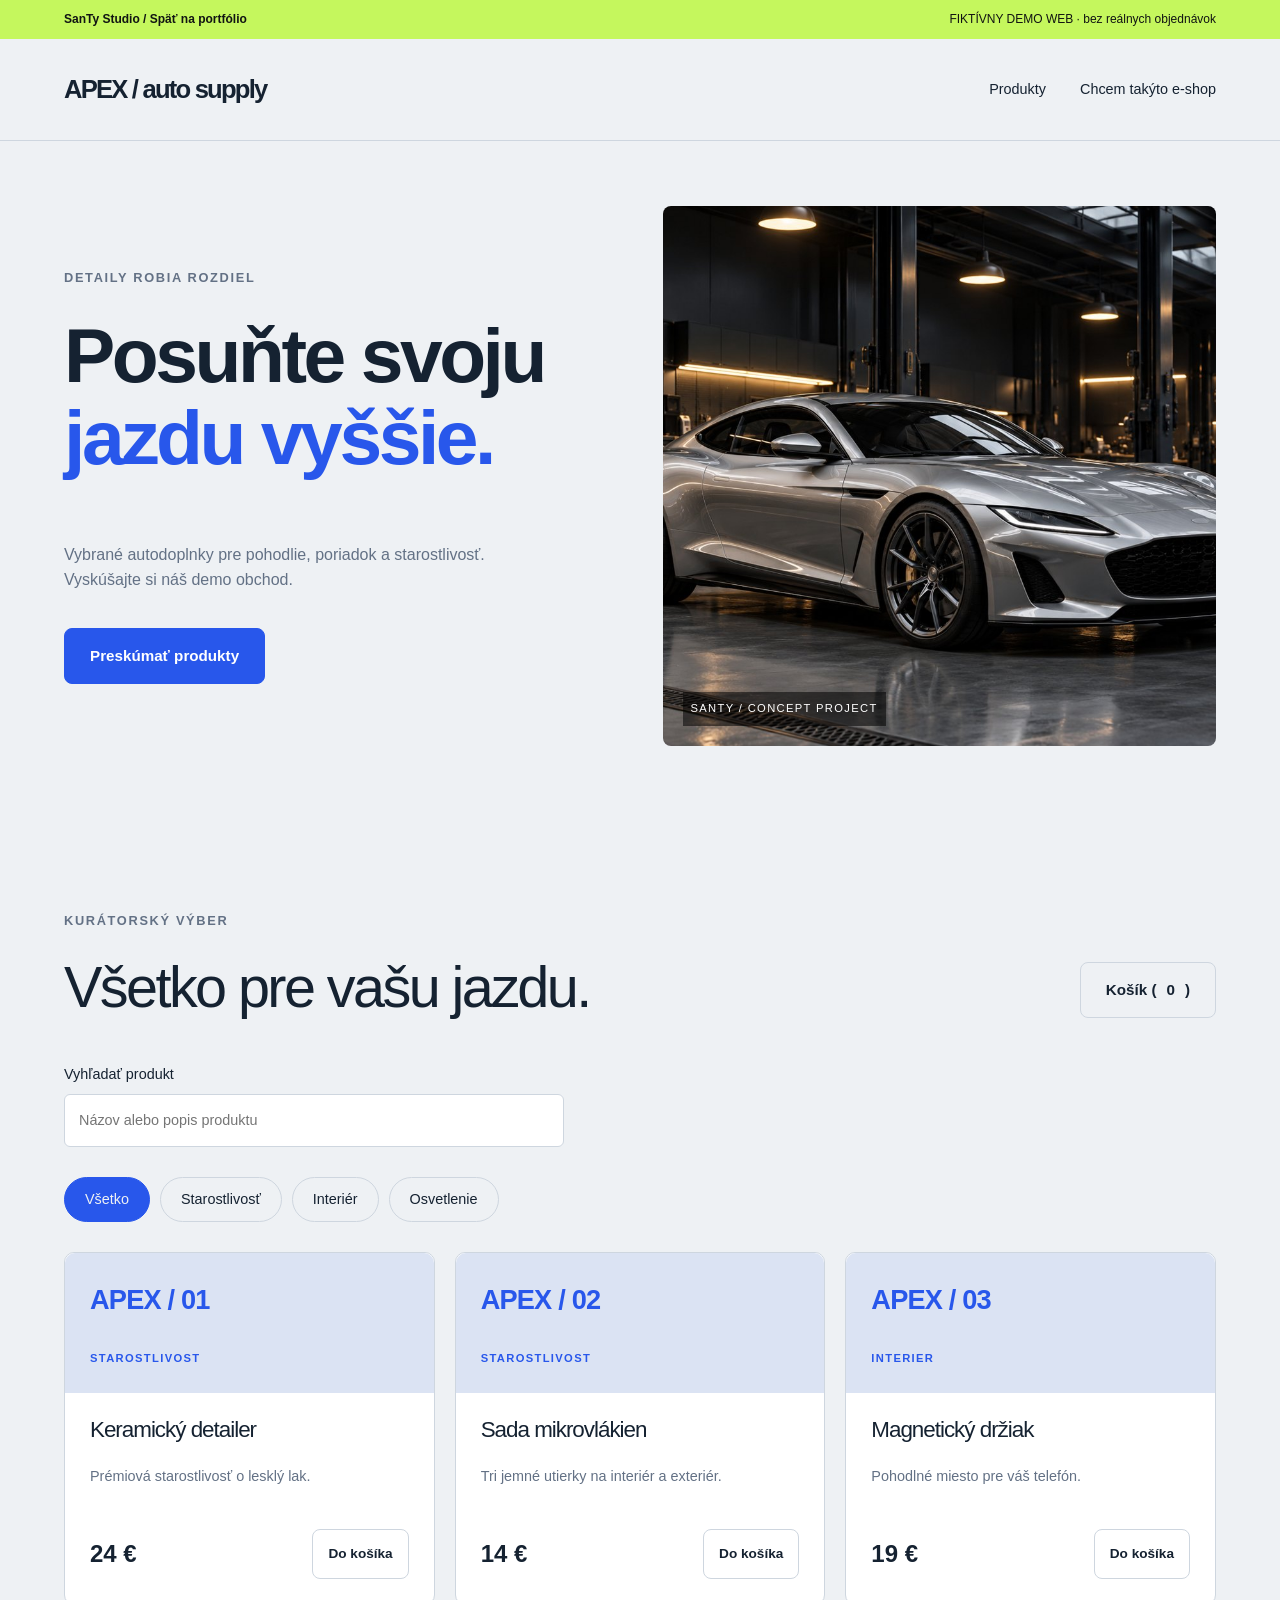
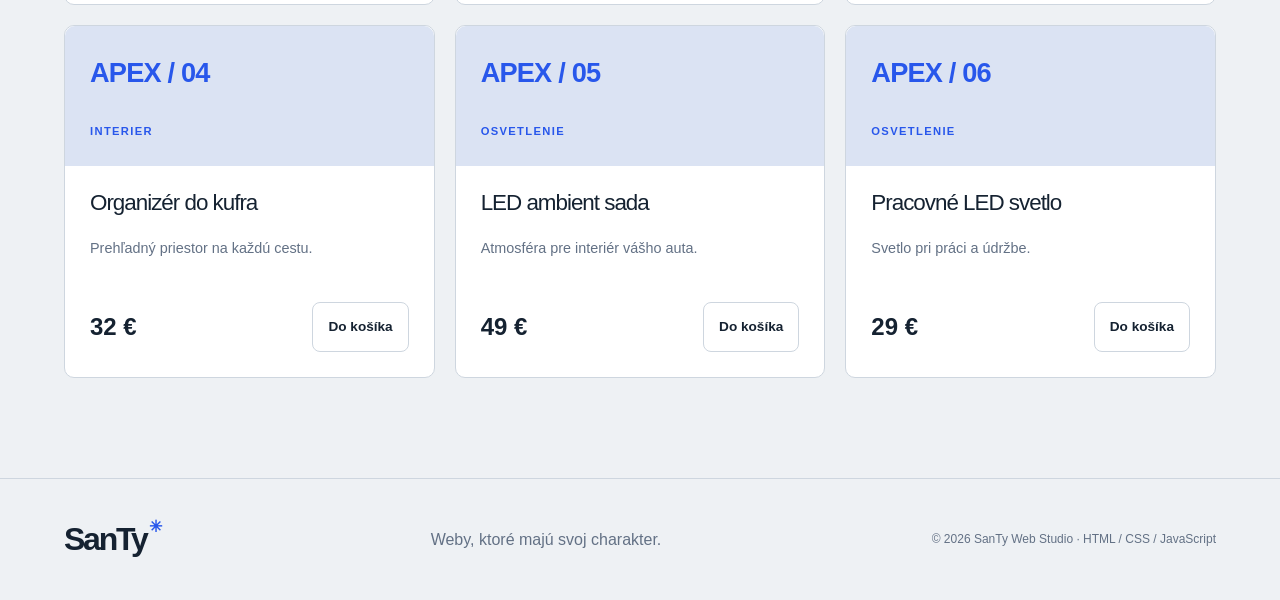
==== demos/autodoplnky/index.html @ da799ceb "Publish SanTy Web Studio and five interactive fictional demos" ====
<!doctype html><html lang="sk"><head><meta charset="utf-8"><meta name="viewport" content="width=device-width,initial-scale=1"><meta name="description" content="APEX / auto supply | Fiktívne demo SanTy – profesionálny responzívny web od SanTy Web Studio."><meta name="theme-color" content="#111412"><title>APEX / auto supply | Fiktívne demo SanTy</title><link rel="icon" href="../../assets/favicon.svg"><link rel="stylesheet" href="../../assets/style.css"><script defer src="../../assets/config.js"></script><script defer src="../../assets/app.js"></script></head><body class="demo shop"><a class="skip" href="#main">Preskočiť na obsah</a><div class="demo-bar"><a href="../../index.html#portfolio">SanTy Studio / Späť na portfólio</a><span>FIKTÍVNY DEMO WEB · bez reálnych objednávok</span></div><header><a class="brand" href="./">APEX / auto supply</a><button class="menu-toggle" aria-expanded="false" aria-controls="nav">Menu</button><nav id="nav"><a href="#produkty">Produkty</a><a href="../../index.html#kontakt">Chcem takýto e-shop</a></nav></header><main id="main"><section class="hero demo-hero"><div class="hero-copy"><div class="eyebrow">DETAILY ROBIA ROZDIEL</div><h1>Posuňte svoju<br><em>jazdu vyššie.</em></h1><p>Vybrané autodoplnky pre pohodlie, poriadok a starostlivosť. Vyskúšajte si náš demo obchod.</p><a class="button" href="#produkty">Preskúmať produkty</a></div><div class="hero-photo"><img src="../../assets/auto.jpg" alt="Ilustračný vizuál fiktívnej prevádzky"><span class="image-caption">SANTY / CONCEPT PROJECT</span></div></section><section id="produkty"><div class="section-top"><div><div class="eyebrow">KURÁTORSKÝ VÝBER</div><h2>Všetko pre vašu jazdu.</h2></div><button class="button secondary" id="open-cart">Košík (<span id="cart-count">0</span>)</button></div><label class="search-label">Vyhľadať produkt<input id="product-search" type="search" placeholder="Názov alebo popis produktu"></label><div class="filters" data-filter-group="products"><button data-filter="all" aria-pressed="true" class="active">Všetko</button><button data-filter="starostlivost" aria-pressed="false" class="">Starostlivosť</button><button data-filter="interier" aria-pressed="false" class="">Interiér</button><button data-filter="osvetlenie" aria-pressed="false" class="">Osvetlenie</button></div><div class="product-grid"><article class="product" data-category="starostlivost" data-product-name="Keramický detailer" data-description="Prémiová starostlivosť o lesklý lak."><div class="product-number">APEX / 01<span>STAROSTLIVOST</span></div><h3>Keramický detailer</h3><p>Prémiová starostlivosť o lesklý lak.</p><div class="product-bottom"><strong>24 €</strong><button class="button secondary add-cart" data-id="0" data-name="Keramický detailer" data-price="24">Do košíka</button></div></article><article class="product" data-category="starostlivost" data-product-name="Sada mikrovlákien" data-description="Tri jemné utierky na interiér a exteriér."><div class="product-number">APEX / 02<span>STAROSTLIVOST</span></div><h3>Sada mikrovlákien</h3><p>Tri jemné utierky na interiér a exteriér.</p><div class="product-bottom"><strong>14 €</strong><button class="button secondary add-cart" data-id="1" data-name="Sada mikrovlákien" data-price="14">Do košíka</button></div></article><article class="product" data-category="interier" data-product-name="Magnetický držiak" data-description="Pohodlné miesto pre váš telefón."><div class="product-number">APEX / 03<span>INTERIER</span></div><h3>Magnetický držiak</h3><p>Pohodlné miesto pre váš telefón.</p><div class="product-bottom"><strong>19 €</strong><button class="button secondary add-cart" data-id="2" data-name="Magnetický držiak" data-price="19">Do košíka</button></div></article><article class="product" data-category="interier" data-product-name="Organizér do kufra" data-description="Prehľadný priestor na každú cestu."><div class="product-number">APEX / 04<span>INTERIER</span></div><h3>Organizér do kufra</h3><p>Prehľadný priestor na každú cestu.</p><div class="product-bottom"><strong>32 €</strong><button class="button secondary add-cart" data-id="3" data-name="Organizér do kufra" data-price="32">Do košíka</button></div></article><article class="product" data-category="osvetlenie" data-product-name="LED ambient sada" data-description="Atmosféra pre interiér vášho auta."><div class="product-number">APEX / 05<span>OSVETLENIE</span></div><h3>LED ambient sada</h3><p>Atmosféra pre interiér vášho auta.</p><div class="product-bottom"><strong>49 €</strong><button class="button secondary add-cart" data-id="4" data-name="LED ambient sada" data-price="49">Do košíka</button></div></article><article class="product" data-category="osvetlenie" data-product-name="Pracovné LED svetlo" data-description="Svetlo pri práci a údržbe."><div class="product-number">APEX / 06<span>OSVETLENIE</span></div><h3>Pracovné LED svetlo</h3><p>Svetlo pri práci a údržbe.</p><div class="product-bottom"><strong>29 €</strong><button class="button secondary add-cart" data-id="5" data-name="Pracovné LED svetlo" data-price="29">Do košíka</button></div></article></div><p id="no-results" hidden>Žiadny produkt nezodpovedá vášmu výberu.</p><p class="status" id="shop-status" role="status"></p></section><dialog id="cart-dialog" aria-labelledby="cart-title"><button class="dialog-close" aria-label="Zavrieť košík">×</button><div class="eyebrow">SIMULÁCIA NÁKUPU</div><h2 id="cart-title">Váš košík.</h2><div id="cart-items"></div><div class="estimate">Spolu <strong id="cart-total">0 €</strong></div><p class="fine">Fiktívny obchod. Platba sa nevykoná a tovar sa neobjedná.</p><button class="button" id="checkout">Vyskúšať objednávku</button><p class="status" id="checkout-status" role="status"></p></dialog></main><footer><a class="brand" href="../../index.html">SanTy<span>✳</span></a><p>Weby, ktoré majú svoj charakter.</p><small>© 2026 SanTy Web Studio · HTML / CSS / JavaScript</small></footer></body></html>
---- assets/style.css ----
:root{--bg:#111412;--surface:#1b1f1c;--ink:#f3f4ef;--muted:#a4aaa2;--accent:#c5f75d;--border:#353a34;--serif:Georgia,'Times New Roman',serif}*{box-sizing:border-box}html{scroll-behavior:smooth;scroll-padding-top:100px}body{margin:0;background:var(--bg);color:var(--ink);font:16px/1.6 Arial,Helvetica,sans-serif}a{color:inherit;text-decoration:none}button,input,textarea,select{font:inherit}button,a,input,select,textarea,summary{-webkit-tap-highlight-color:transparent}button{cursor:pointer}button:disabled{cursor:default;opacity:.5}img{max-width:100%;display:block}h1,h2,h3,p{margin-top:0}h1,h2,h3{line-height:1.07;letter-spacing:-.045em}h1{font-size:clamp(3.1rem,7.7vw,8rem);font-weight:500}h2{font-size:clamp(2.4rem,4.5vw,4.7rem);font-weight:500}h3{font-size:1.7rem;font-weight:500}em{font-style:normal;color:var(--accent)}p{color:var(--muted)}:focus-visible{outline:3px solid var(--accent);outline-offset:5px}header{max-width:1440px;margin:auto;padding:30px 5%;display:flex;align-items:center;justify-content:space-between;gap:30px;border-bottom:1px solid var(--border)}.brand{font-size:2rem;font-weight:800;letter-spacing:-.07em;white-space:nowrap}.brand span{color:var(--accent);font-size:1rem;vertical-align:top;margin-left:3px}.brand small{display:block;font-size:.7rem;letter-spacing:.23em;margin-top:-8px}nav{display:flex;align-items:center;gap:34px;font-size:.9rem}nav a:hover{color:var(--accent)}.nav-cta{border:1px solid var(--border);border-radius:99px;padding:12px 20px}.menu-toggle{display:none;color:var(--ink);background:transparent;border:1px solid var(--border);padding:8px 18px;border-radius:50px}main>section{max-width:1440px;margin:auto;padding:100px 5%}.eyebrow{font-size:.8rem;letter-spacing:.13em;font-weight:600;margin-bottom:25px;color:var(--muted)}.hero{position:relative}.studio-hero{padding-top:70px;padding-bottom:70px;overflow:hidden}.studio-hero h1{position:relative;z-index:1;margin-bottom:45px}.studio-hero h1 em{font-family:var(--serif);font-style:italic;font-size:.92em}.hero-bottom{display:flex;align-items:center;justify-content:space-between;max-width:950px;gap:25px}.hero-bottom p{margin:0}.button{display:inline-flex;justify-content:center;align-items:center;gap:10px;background:var(--accent);color:var(--bg);border:1px solid var(--accent);border-radius:99px;padding:15px 25px;font-weight:600;font-size:.95rem;transition:transform .2s,background .2s;min-height:50px}.button:hover{transform:translateY(-3px)}.secondary{background:transparent;color:var(--ink);border-color:var(--border)}.hero-index{position:absolute;right:6%;top:90px;color:var(--accent);font-size:4rem;letter-spacing:-.07em;border-top:1px solid var(--accent);padding-top:15px}.hero-index span{display:block;font-size:.65rem;letter-spacing:.12em;color:var(--muted)}.ticker{border-block:1px solid var(--border);overflow:hidden;padding:23px 0;font-size:1.4rem;letter-spacing:.07em;color:var(--accent);white-space:nowrap}.ticker span{display:inline-block;animation:ticker 30s linear infinite}@keyframes ticker{to{transform:translateX(-35%)}}.section-top{display:flex;justify-content:space-between;align-items:flex-end;gap:30px;margin-bottom:45px}.section-top h2{margin-bottom:0}.section-top>p{max-width:360px;margin-bottom:0}.projects{display:grid;grid-template-columns:1fr 1fr;gap:55px 30px}.project{min-width:0}.project-image{position:relative;height:320px;overflow:hidden;background:var(--surface);border-radius:8px}.project-image img{width:100%;height:100%;object-fit:cover;transition:transform .6s,filter .6s;filter:brightness(.72)}.project:hover .project-image img{transform:scale(1.05);filter:brightness(.95)}.project-image b{position:absolute;bottom:15px;left:25px;font-size:4rem;font-weight:500;letter-spacing:-.06em;color:white}.tag{position:absolute;top:20px;left:20px;border:1px solid #ffffff70;padding:6px 12px;border-radius:50px;font-size:.7rem;background:#1118;color:white;letter-spacing:.05em}.project-caption{display:flex;align-items:center;justify-content:space-between;gap:15px;padding-top:20px}.project-caption small{color:var(--muted)}.project-caption h3{margin:7px 0 10px}.project-caption p{margin-bottom:0;font-size:.9rem}.pill{border:1px solid var(--border);border-radius:99px;padding:9px 15px;white-space:nowrap;font-size:.8rem}.project-cta{border:1px solid var(--border);border-radius:8px;padding:40px;display:flex;flex-direction:column;align-items:flex-start;justify-content:center}.project-cta h3{font-size:3.5rem;margin-bottom:30px}.services,.prices{display:grid;grid-template-columns:repeat(3,1fr);gap:20px}.services article{border-top:1px solid var(--border);padding:30px 0}.services article>span{color:var(--accent);font-size:.8rem;display:block;margin-bottom:40px}.services h3{margin-bottom:18px}.services p{max-width:320px}.prices article{border:1px solid var(--border);padding:35px 28px;border-radius:10px;display:flex;flex-direction:column}.prices small{font-size:.7rem;color:var(--muted);letter-spacing:.08em;min-height:40px}.prices h3{font-size:2.2rem}.price{font-size:2.8rem;letter-spacing:-.04em;margin-bottom:20px}.prices ul{padding-left:20px;color:var(--muted);margin-bottom:30px;flex:1}.prices li{margin-bottom:10px}.prices .featured{background:var(--accent);color:var(--bg);border-color:var(--accent)}.featured p,.featured small,.featured ul{color:#334120}.featured .button{background:var(--bg);color:var(--accent)}.fine{font-size:.8rem;margin-top:20px}.contact,.booking,.calculator{display:grid;grid-template-columns:1fr 1fr;gap:80px;border-top:1px solid var(--border)}.contact>div>p,.booking>div>p{max-width:420px}.contact h2 em{font-family:var(--serif);font-style:italic}.contact form,.booking form{display:grid;gap:20px}label{display:grid;gap:8px;font-size:.9rem}input,textarea,select{width:100%;background:var(--surface);border:1px solid var(--border);border-radius:6px;color:var(--ink);padding:14px;min-height:49px}select option{background:var(--surface);color:var(--ink)}textarea{resize:vertical;min-height:130px}.form-actions{display:flex;gap:10px;flex-wrap:wrap}.status{margin:0;color:var(--accent);font-size:.95rem}.status:not(:empty){padding:15px;border:1px solid var(--border);border-radius:6px}.contact-note{font-size:1.1rem}.contact-note a{display:block;margin:8px 0}footer{max-width:1440px;margin:auto;border-top:1px solid var(--border);padding:35px 5%;display:flex;align-items:center;justify-content:space-between;gap:30px}footer p{margin:0}footer small{color:var(--muted);font-size:.75rem}.skip{position:fixed;top:-100px;left:20px;z-index:99;background:var(--accent);color:var(--bg);padding:15px}.skip:focus{top:10px}.demo-bar{background:#c5f75d;color:#111412;padding:10px 5%;font-size:.75rem;display:flex;justify-content:space-between;gap:20px}.demo-bar a{font-weight:700}.demo header .brand{font-size:1.6rem}.demo-hero{display:grid;grid-template-columns:1fr 1fr;gap:45px;padding-top:65px;padding-bottom:65px;align-items:center}.demo-hero h1{font-size:clamp(3.5rem,6vw,6.5rem)}.demo-hero p{max-width:440px;margin-bottom:35px}.hero-photo{height:540px;position:relative;overflow:hidden}.hero-photo img{width:100%;height:100%;object-fit:cover}.image-caption{position:absolute;bottom:20px;left:20px;color:white;font-size:.7rem;letter-spacing:.12em;background:#0008;padding:8px}.facts{max-width:1440px;margin:auto;display:flex;justify-content:space-between;padding:25px 5%;border-block:1px solid var(--border);color:var(--muted);font-size:.8rem;letter-spacing:.1em}.garage{--accent:#ff6433;--bg:#131516;--surface:#202427;--border:#363b3e}.garage h1,.garage h2{text-transform:uppercase;font-weight:800;letter-spacing:-.05em}.garage .button{border-radius:4px}.garage .hero-photo{border-radius:4px}.check{display:flex;align-items:center;gap:15px;padding:20px 0;border-bottom:1px solid var(--border);font-size:1rem}.check input{width:22px;min-height:22px;accent-color:var(--accent)}.check b{margin-left:auto}.estimate{display:flex;justify-content:space-between;gap:20px;font-size:1.4rem;padding:25px 0}.estimate strong{color:var(--accent);font-size:2rem}.form-row{display:grid;grid-template-columns:1fr 1fr;gap:15px}.booking-total{color:var(--muted)}.booking-total strong{color:var(--accent)}.restaurant{--bg:#f9f3e7;--ink:#392f23;--muted:#796b5c;--surface:#fffaf1;--border:#d9cbb6;--accent:#9e3d26}.restaurant h1,.restaurant h2,.salon h1,.salon h2{font-family:var(--serif)}.restaurant em,.salon em{font-style:italic}.restaurant .hero-photo{border-radius:250px 250px 6px 6px}.restaurant .button,.salon .button{color:#fff}.restaurant .secondary,.salon .secondary{color:var(--ink)}.filters{display:flex;gap:10px;flex-wrap:wrap;margin:30px 0}.filters button,.stylist-buttons button{padding:10px 20px;border:1px solid var(--border);border-radius:30px;background:transparent;color:var(--ink);font-size:.9rem}.filters .active,.stylist-buttons .active{background:var(--accent);color:var(--bg);border-color:var(--accent)}.menu-items{display:grid;grid-template-columns:1fr 1fr;gap:15px 45px}.menu-items article{display:flex;justify-content:space-between;gap:20px;border-bottom:1px solid var(--border);padding:25px 0}.menu-items h3{font-family:var(--serif)}.menu-items p{font-size:.9rem;max-width:380px;margin-bottom:0}.menu-items strong{white-space:nowrap;color:var(--accent)}.quote{text-align:center;background:var(--surface)}.quote p{max-width:600px;margin:25px auto}.salon{--bg:#eee7e4;--ink:#342c32;--muted:#74666e;--surface:#f8f3f0;--border:#cdbfca;--accent:#88516e}.salon .hero-photo{border-radius:45% 45% 2px 2px}.salon .hero-photo img{filter:brightness(1.25)}.stylist-buttons{display:flex;gap:15px;justify-content:center;flex-wrap:wrap}.barber{--bg:#15130f;--surface:#211d17;--ink:#f4ead9;--muted:#aaa08f;--border:#3e3425;--accent:#d5ad6f}.barber h1,.barber h2{font-family:var(--serif)}.barber h1 em{font-style:italic}.barber .button{border-radius:3px}.barber .hero-photo{border:1px solid var(--accent);padding:10px}.barber .hero-photo img{filter:brightness(.7)}details{border-bottom:1px solid var(--border);padding:22px 0}summary{cursor:pointer;font-size:1.1rem}details p{padding-top:20px;margin-bottom:0}.shop{--bg:#eef1f4;--ink:#152231;--muted:#637185;--surface:#fff;--border:#ced6df;--accent:#2857eb}.shop .button{border-radius:8px;color:white}.shop .secondary{color:var(--ink)}.shop .demo-hero h1{font-weight:800}.shop .hero-photo{border-radius:8px}.product-grid{display:grid;grid-template-columns:repeat(3,1fr);gap:20px}.product{background:var(--surface);border-radius:10px;padding:25px;border:1px solid var(--border)}.product-number{height:140px;margin:-25px -25px 25px;padding:25px;background:#dbe3f3;border-radius:10px 10px 0 0;font-size:1.7rem;letter-spacing:-.03em;font-weight:700;color:var(--accent);display:flex;flex-direction:column;justify-content:space-between}.product-number span{font-size:.7rem;letter-spacing:.12em}.product h3{font-size:1.4rem}.product p{min-height:50px;font-size:.9rem}.product-bottom{display:flex;justify-content:space-between;gap:10px;align-items:center}.product-bottom strong{font-size:1.5rem;white-space:nowrap}.product-bottom .button{padding:10px 15px;font-size:.85rem}.search-label{max-width:500px}dialog{width:min(600px,92vw);max-height:85vh;overflow-y:auto;color:var(--ink);background:var(--surface);padding:40px;border:1px solid var(--border);border-radius:12px}dialog::backdrop{background:#000a;backdrop-filter:blur(5px)}.dialog-close{position:absolute;right:15px;top:12px;font-size:2rem;background:none;color:var(--ink);border:none}.cart-row{display:grid;grid-template-columns:1fr auto;gap:10px;border-bottom:1px solid var(--border);padding:18px 0}.cart-controls{display:flex;gap:10px;align-items:center}.cart-controls button{background:var(--bg);border:1px solid var(--border);color:var(--ink);padding:5px 10px;border-radius:4px}.cart-controls .remove{font-size:.75rem}.fade-ready{opacity:0;transform:translateY(20px);transition:opacity .65s,transform .65s}.fade-ready.visible{opacity:1;transform:none}[hidden]{display:none!important}
@media(min-width:1600px){.studio-hero{min-height:760px}}@media(max-width:1000px){.hero-index{display:none}.contact,.booking,.calculator{gap:40px}.prices article{padding:25px 20px}.project-image{height:270px}.project-caption{align-items:flex-start;flex-direction:column}.demo-hero{gap:25px}.hero-photo{height:430px}.product-grid{grid-template-columns:1fr 1fr}nav{gap:20px}}
@media(max-width:720px){header{padding:22px 6%;flex-wrap:wrap;gap:18px}.menu-toggle{display:block}nav{display:none;flex-basis:100%;flex-direction:column;align-items:stretch;gap:0}nav.open{display:flex}nav a{padding:13px 0}.nav-cta{padding:12px 20px;margin-top:10px;text-align:center}main>section{padding:65px 6%}.studio-hero{padding-top:55px}.studio-hero h1{font-size:clamp(2.9rem,10vw,5rem)}.eyebrow{font-size:.7rem}.hero-bottom,.section-top{align-items:flex-start;flex-direction:column;gap:25px}.hero-bottom p br,.section-top p br{display:none}.section-top{margin-bottom:35px}.projects,.services,.prices,.contact,.booking,.calculator,.demo-hero,.menu-items{grid-template-columns:1fr}.project-image{height:280px}.project-caption{flex-direction:row;align-items:center}.project-caption h3{font-size:1.5rem}.project-caption p{font-size:.8rem}.pill{font-size:.7rem;padding:8px 10px}.project-cta{min-height:300px}.project-cta h3{font-size:3rem}.services article>span{margin-bottom:22px}.contact,.booking{gap:30px}.prices .featured{order:-1}footer{flex-wrap:wrap;gap:15px;padding:30px 6%}footer p,footer small{flex-basis:100%}.demo-bar{flex-direction:column;gap:3px;padding:10px 6%;font-size:.7rem}.demo header .brand{font-size:1.35rem}.demo-hero h1{font-size:3.4rem}.hero-photo{height:360px}.facts{flex-wrap:wrap;gap:15px;font-size:.65rem}.product-grid{grid-template-columns:1fr}.product p{min-height:auto}.product-number{height:110px}.shop .section-top{align-items:stretch}.shop .section-top .button{align-self:flex-start}.form-row{grid-template-columns:1fr 1fr}.ticker{font-size:1rem}.quote h2{font-size:2.5rem}dialog{padding:30px 22px}.cart-row{grid-template-columns:1fr}.cart-controls{flex-wrap:wrap}.booking h2{margin-bottom:20px}}
@media(prefers-reduced-motion:reduce){html{scroll-behavior:auto}*,*::before,*::after{animation:none!important;transition:none!important}.fade-ready{opacity:1;transform:none}}
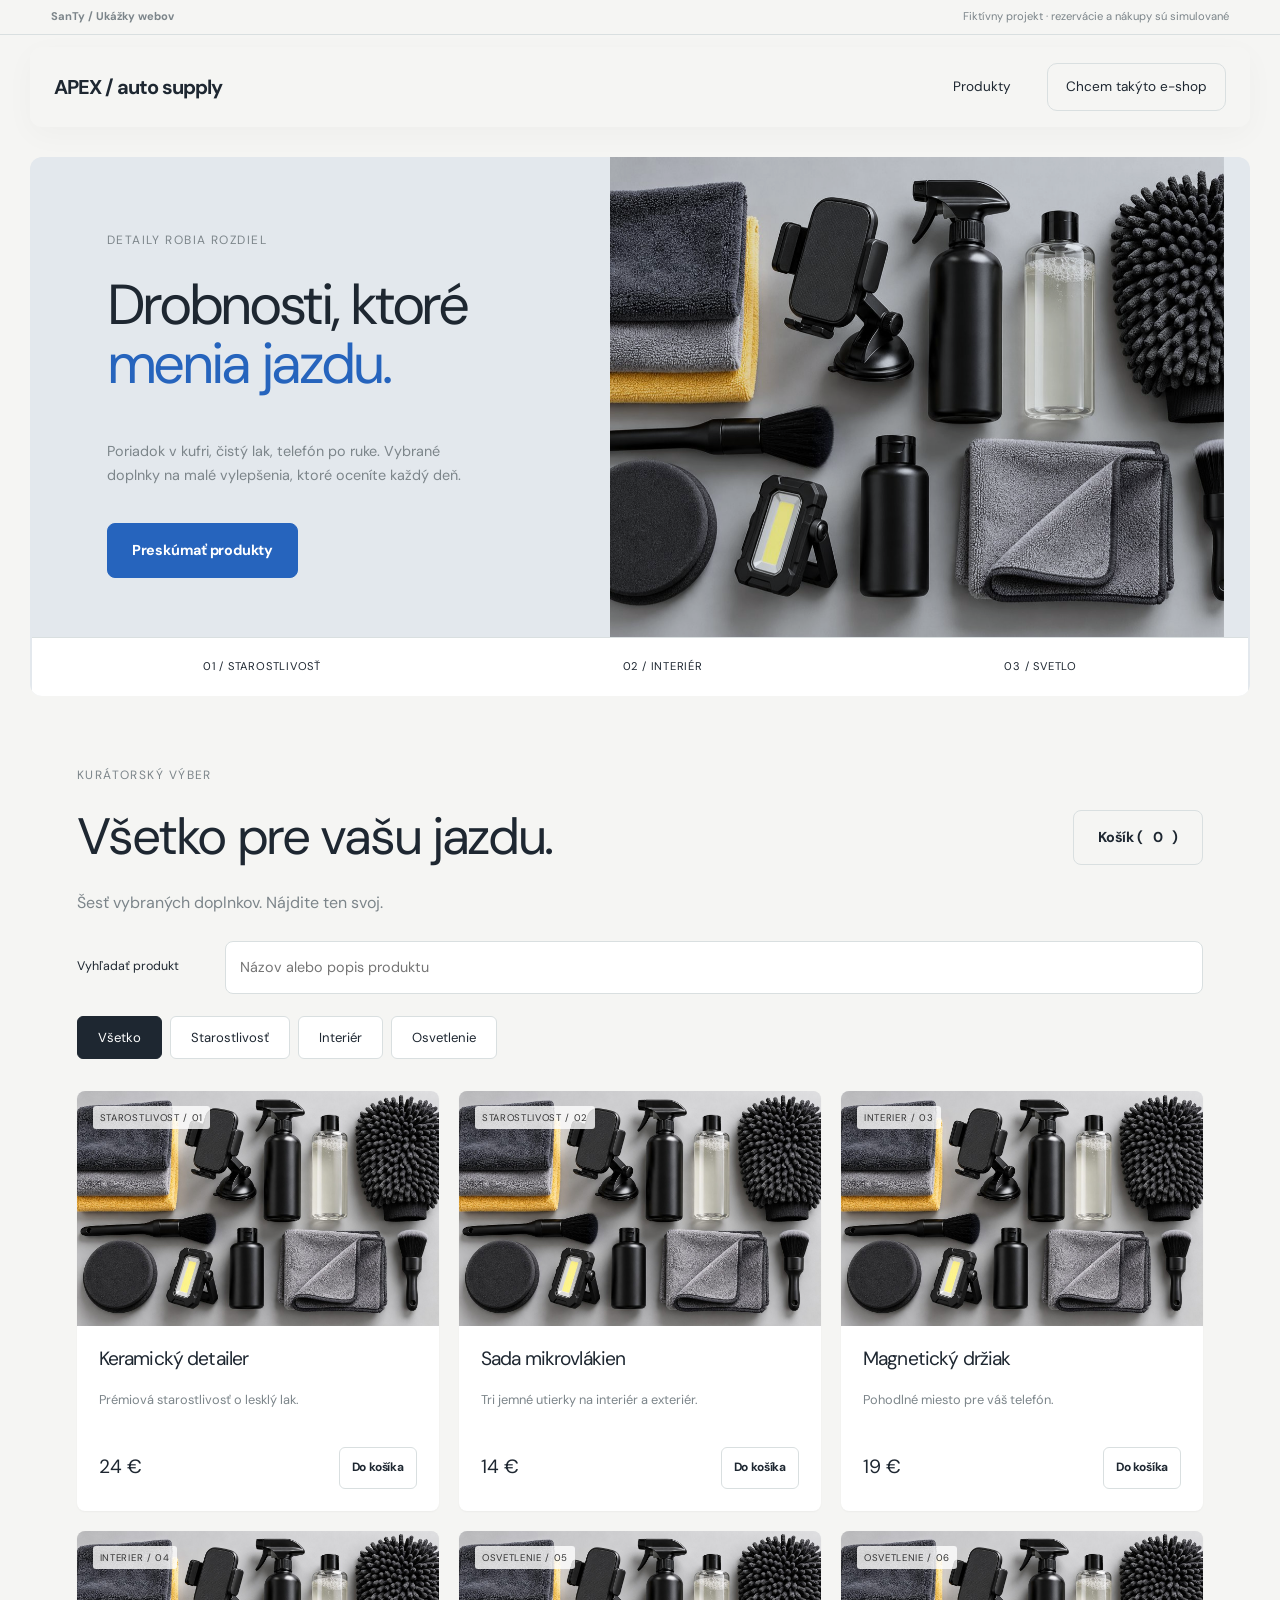
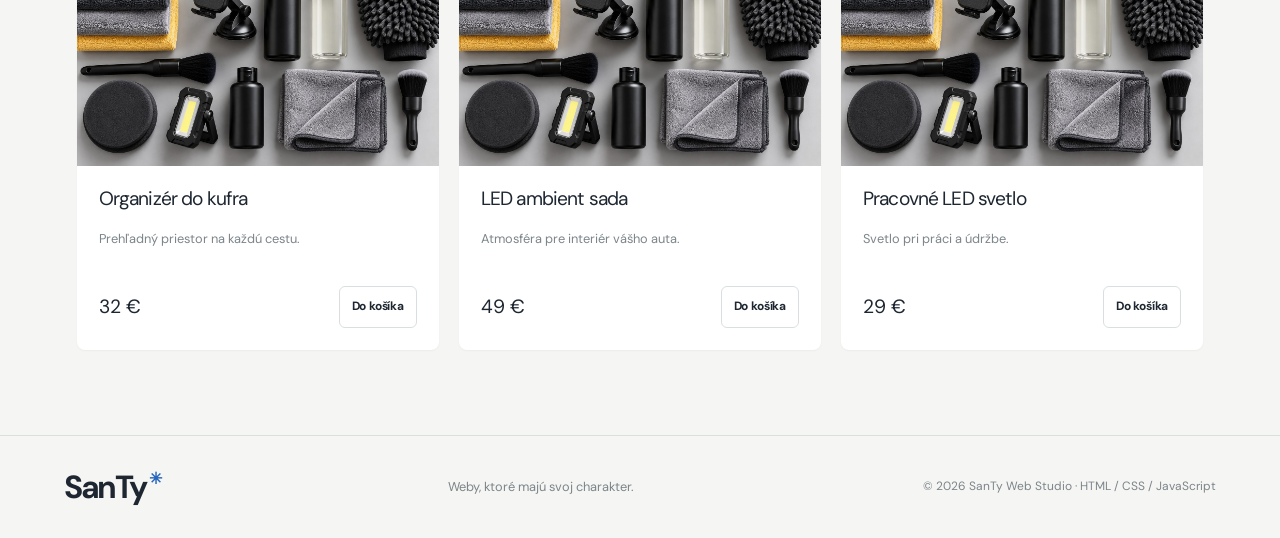
==== commit 6334839b: "Redesign studio and five demos with individual identities, imagery and motion" ====
--- a/demos/autodoplnky/index.html
+++ b/demos/autodoplnky/index.html
@@ -1 +1,2 @@
-<!doctype html><html lang="sk"><head><meta charset="utf-8"><meta name="viewport" content="width=device-width,initial-scale=1"><meta name="description" content="APEX / auto supply | Fiktívne demo SanTy – profesionálny responzívny web od SanTy Web Studio."><meta name="theme-color" content="#111412"><title>APEX / auto supply | Fiktívne demo SanTy</title><link rel="icon" href="../../assets/favicon.svg"><link rel="stylesheet" href="../../assets/style.css"><script defer src="../../assets/config.js"></script><script defer src="../../assets/app.js"></script></head><body class="demo shop"><a class="skip" href="#main">Preskočiť na obsah</a><div class="demo-bar"><a href="../../index.html#portfolio">SanTy Studio / Späť na portfólio</a><span>FIKTÍVNY DEMO WEB · bez reálnych objednávok</span></div><header><a class="brand" href="./">APEX / auto supply</a><button class="menu-toggle" aria-expanded="false" aria-controls="nav">Menu</button><nav id="nav"><a href="#produkty">Produkty</a><a href="../../index.html#kontakt">Chcem takýto e-shop</a></nav></header><main id="main"><section class="hero demo-hero"><div class="hero-copy"><div class="eyebrow">DETAILY ROBIA ROZDIEL</div><h1>Posuňte svoju<br><em>jazdu vyššie.</em></h1><p>Vybrané autodoplnky pre pohodlie, poriadok a starostlivosť. Vyskúšajte si náš demo obchod.</p><a class="button" href="#produkty">Preskúmať produkty</a></div><div class="hero-photo"><img src="../../assets/auto.jpg" alt="Ilustračný vizuál fiktívnej prevádzky"><span class="image-caption">SANTY / CONCEPT PROJECT</span></div></section><section id="produkty"><div class="section-top"><div><div class="eyebrow">KURÁTORSKÝ VÝBER</div><h2>Všetko pre vašu jazdu.</h2></div><button class="button secondary" id="open-cart">Košík (<span id="cart-count">0</span>)</button></div><label class="search-label">Vyhľadať produkt<input id="product-search" type="search" placeholder="Názov alebo popis produktu"></label><div class="filters" data-filter-group="products"><button data-filter="all" aria-pressed="true" class="active">Všetko</button><button data-filter="starostlivost" aria-pressed="false" class="">Starostlivosť</button><button data-filter="interier" aria-pressed="false" class="">Interiér</button><button data-filter="osvetlenie" aria-pressed="false" class="">Osvetlenie</button></div><div class="product-grid"><article class="product" data-category="starostlivost" data-product-name="Keramický detailer" data-description="Prémiová starostlivosť o lesklý lak."><div class="product-number">APEX / 01<span>STAROSTLIVOST</span></div><h3>Keramický detailer</h3><p>Prémiová starostlivosť o lesklý lak.</p><div class="product-bottom"><strong>24 €</strong><button class="button secondary add-cart" data-id="0" data-name="Keramický detailer" data-price="24">Do košíka</button></div></article><article class="product" data-category="starostlivost" data-product-name="Sada mikrovlákien" data-description="Tri jemné utierky na interiér a exteriér."><div class="product-number">APEX / 02<span>STAROSTLIVOST</span></div><h3>Sada mikrovlákien</h3><p>Tri jemné utierky na interiér a exteriér.</p><div class="product-bottom"><strong>14 €</strong><button class="button secondary add-cart" data-id="1" data-name="Sada mikrovlákien" data-price="14">Do košíka</button></div></article><article class="product" data-category="interier" data-product-name="Magnetický držiak" data-description="Pohodlné miesto pre váš telefón."><div class="product-number">APEX / 03<span>INTERIER</span></div><h3>Magnetický držiak</h3><p>Pohodlné miesto pre váš telefón.</p><div class="product-bottom"><strong>19 €</strong><button class="button secondary add-cart" data-id="2" data-name="Magnetický držiak" data-price="19">Do košíka</button></div></article><article class="product" data-category="interier" data-product-name="Organizér do kufra" data-description="Prehľadný priestor na každú cestu."><div class="product-number">APEX / 04<span>INTERIER</span></div><h3>Organizér do kufra</h3><p>Prehľadný priestor na každú cestu.</p><div class="product-bottom"><strong>32 €</strong><button class="button secondary add-cart" data-id="3" data-name="Organizér do kufra" data-price="32">Do košíka</button></div></article><article class="product" data-category="osvetlenie" data-product-name="LED ambient sada" data-description="Atmosféra pre interiér vášho auta."><div class="product-number">APEX / 05<span>OSVETLENIE</span></div><h3>LED ambient sada</h3><p>Atmosféra pre interiér vášho auta.</p><div class="product-bottom"><strong>49 €</strong><button class="button secondary add-cart" data-id="4" data-name="LED ambient sada" data-price="49">Do košíka</button></div></article><article class="product" data-category="osvetlenie" data-product-name="Pracovné LED svetlo" data-description="Svetlo pri práci a údržbe."><div class="product-number">APEX / 06<span>OSVETLENIE</span></div><h3>Pracovné LED svetlo</h3><p>Svetlo pri práci a údržbe.</p><div class="product-bottom"><strong>29 €</strong><button class="button secondary add-cart" data-id="5" data-name="Pracovné LED svetlo" data-price="29">Do košíka</button></div></article></div><p id="no-results" hidden>Žiadny produkt nezodpovedá vášmu výberu.</p><p class="status" id="shop-status" role="status"></p></section><dialog id="cart-dialog" aria-labelledby="cart-title"><button class="dialog-close" aria-label="Zavrieť košík">×</button><div class="eyebrow">SIMULÁCIA NÁKUPU</div><h2 id="cart-title">Váš košík.</h2><div id="cart-items"></div><div class="estimate">Spolu <strong id="cart-total">0 €</strong></div><p class="fine">Fiktívny obchod. Platba sa nevykoná a tovar sa neobjedná.</p><button class="button" id="checkout">Vyskúšať objednávku</button><p class="status" id="checkout-status" role="status"></p></dialog></main><footer><a class="brand" href="../../index.html">SanTy<span>✳</span></a><p>Weby, ktoré majú svoj charakter.</p><small>© 2026 SanTy Web Studio · HTML / CSS / JavaScript</small></footer></body></html>+<!DOCTYPE html>
+<html lang="sk"><head><meta charset="utf-8"/><meta content="width=device-width,initial-scale=1" name="viewport"/><meta content="APEX / auto supply | Fiktívne demo SanTy – profesionálny responzívny web od SanTy Web Studio." name="description"/><meta content="#111412" name="theme-color"/><title>APEX / auto supply | Fiktívne demo SanTy</title><link href="../../assets/favicon.svg" rel="icon"/><link href="../../assets/style.css?v=2" rel="stylesheet"/><script defer="" src="../../assets/config.js?v=2"></script><script defer="" src="../../assets/app.js?v=2"></script><link rel="stylesheet" href="../../assets/design.css?v=2"></head><body class="demo shop"><a class="skip" href="#main">Preskočiť na obsah</a><div class="demo-bar"><a href="../../index.html#portfolio">SanTy / Ukážky webov</a><span>Fiktívny projekt · rezervácie a nákupy sú simulované</span></div><header class="site-header"><a class="brand" href="./">APEX / auto supply</a><button aria-controls="nav" aria-expanded="false" class="menu-toggle"><span class="menu-label">Menu</span><span aria-hidden="true" class="menu-lines"><i></i><i></i></span></button><nav id="nav"><a href="#produkty">Produkty</a><a class="nav-cta" href="../../index.html#kontakt">Chcem takýto e-shop</a></nav></header><main id="main"><section class="hero demo-hero"><div class="hero-copy"><div class="eyebrow">DETAILY ROBIA ROZDIEL</div><h1>Drobnosti, ktoré<br/><em>menia jazdu.</em></h1><p>Poriadok v kufri, čistý lak, telefón po ruke. Vybrané doplnky na malé vylepšenia, ktoré oceníte každý deň.</p><a class="button" href="#produkty">Preskúmať produkty</a></div><div class="hero-photo"><img alt="Ilustračný vizuál fiktívnej prevádzky" src="../../assets/accessories.jpg"/></div><div class="shop-benefits"><span>01 / STAROSTLIVOSŤ</span><span>02 / INTERIÉR</span><span>03 / SVETLO</span></div></section><section id="produkty"><div class="section-top"><div><div class="eyebrow">KURÁTORSKÝ VÝBER</div><h2>Všetko pre vašu jazdu.</h2></div><button class="button secondary" id="open-cart">Košík (<span id="cart-count">0</span>)</button></div><p class="shop-intro">Šesť vybraných doplnkov. Nájdite ten svoj.</p><label class="search-label">Vyhľadať produkt<input id="product-search" placeholder="Názov alebo popis produktu" type="search"/></label><div class="filters" data-filter-group="products"><button aria-pressed="true" class="active" data-filter="all">Všetko</button><button aria-pressed="false" class="" data-filter="starostlivost">Starostlivosť</button><button aria-pressed="false" class="" data-filter="interier">Interiér</button><button aria-pressed="false" class="" data-filter="osvetlenie">Osvetlenie</button></div><div class="product-grid"><article class="product" data-category="starostlivost" data-description="Prémiová starostlivosť o lesklý lak." data-product-name="Keramický detailer"><div class="product-visual crop-0"><img alt="Ilustračná kolekcia autodoplnkov" loading="lazy" src="../../assets/accessories.jpg"/><span class="product-category">STAROSTLIVOST / 01</span></div><h3>Keramický detailer</h3><p>Prémiová starostlivosť o lesklý lak.</p><div class="product-bottom"><strong>24 €</strong><button class="button secondary add-cart" data-id="0" data-name="Keramický detailer" data-price="24">Do košíka</button></div></article><article class="product" data-category="starostlivost" data-description="Tri jemné utierky na interiér a exteriér." data-product-name="Sada mikrovlákien"><div class="product-visual crop-1"><img alt="Ilustračná kolekcia autodoplnkov" loading="lazy" src="../../assets/accessories.jpg"/><span class="product-category">STAROSTLIVOST / 02</span></div><h3>Sada mikrovlákien</h3><p>Tri jemné utierky na interiér a exteriér.</p><div class="product-bottom"><strong>14 €</strong><button class="button secondary add-cart" data-id="1" data-name="Sada mikrovlákien" data-price="14">Do košíka</button></div></article><article class="product" data-category="interier" data-description="Pohodlné miesto pre váš telefón." data-product-name="Magnetický držiak"><div class="product-visual crop-2"><img alt="Ilustračná kolekcia autodoplnkov" loading="lazy" src="../../assets/accessories.jpg"/><span class="product-category">INTERIER / 03</span></div><h3>Magnetický držiak</h3><p>Pohodlné miesto pre váš telefón.</p><div class="product-bottom"><strong>19 €</strong><button class="button secondary add-cart" data-id="2" data-name="Magnetický držiak" data-price="19">Do košíka</button></div></article><article class="product" data-category="interier" data-description="Prehľadný priestor na každú cestu." data-product-name="Organizér do kufra"><div class="product-visual crop-3"><img alt="Ilustračná kolekcia autodoplnkov" loading="lazy" src="../../assets/accessories.jpg"/><span class="product-category">INTERIER / 04</span></div><h3>Organizér do kufra</h3><p>Prehľadný priestor na každú cestu.</p><div class="product-bottom"><strong>32 €</strong><button class="button secondary add-cart" data-id="3" data-name="Organizér do kufra" data-price="32">Do košíka</button></div></article><article class="product" data-category="osvetlenie" data-description="Atmosféra pre interiér vášho auta." data-product-name="LED ambient sada"><div class="product-visual crop-4"><img alt="Ilustračná kolekcia autodoplnkov" loading="lazy" src="../../assets/accessories.jpg"/><span class="product-category">OSVETLENIE / 05</span></div><h3>LED ambient sada</h3><p>Atmosféra pre interiér vášho auta.</p><div class="product-bottom"><strong>49 €</strong><button class="button secondary add-cart" data-id="4" data-name="LED ambient sada" data-price="49">Do košíka</button></div></article><article class="product" data-category="osvetlenie" data-description="Svetlo pri práci a údržbe." data-product-name="Pracovné LED svetlo"><div class="product-visual crop-5"><img alt="Ilustračná kolekcia autodoplnkov" loading="lazy" src="../../assets/accessories.jpg"/><span class="product-category">OSVETLENIE / 06</span></div><h3>Pracovné LED svetlo</h3><p>Svetlo pri práci a údržbe.</p><div class="product-bottom"><strong>29 €</strong><button class="button secondary add-cart" data-id="5" data-name="Pracovné LED svetlo" data-price="29">Do košíka</button></div></article></div><p hidden="" id="no-results">Žiadny produkt nezodpovedá vášmu výberu.</p><p class="status" id="shop-status" role="status"></p></section><dialog aria-labelledby="cart-title" id="cart-dialog"><button aria-label="Zavrieť košík" class="dialog-close">×</button><div class="eyebrow">SIMULÁCIA NÁKUPU</div><h2 id="cart-title">Váš košík.</h2><div id="cart-items"></div><div class="estimate">Spolu <strong id="cart-total">0 €</strong></div><p class="fine">Fiktívny obchod. Platba sa nevykoná a tovar sa neobjedná.</p><button class="button" id="checkout">Vyskúšať objednávku</button><p class="status" id="checkout-status" role="status"></p></dialog></main><footer><a class="brand" href="../../index.html">SanTy<span>✳</span></a><p>Weby, ktoré majú svoj charakter.</p><small>© 2026 SanTy Web Studio · HTML / CSS / JavaScript</small></footer></body></html>
--- a/assets/design.css
+++ b/assets/design.css
@@ -0,0 +1,10 @@
+@font-face{font-family:DM;src:url(fonts/dm-regular-ext.woff2) format('woff2');font-weight:400;font-style:normal;font-display:swap;unicode-range:U+0100-024F,U+1E00-1EFF;}
+@font-face{font-family:DM;src:url(fonts/dm-bold-ext.woff2) format('woff2');font-weight:700;font-style:normal;font-display:swap;unicode-range:U+0100-024F,U+1E00-1EFF;}
+@font-face{font-family:Cormorant;src:url(fonts/cormorant-ext.woff2) format('woff2');font-weight:400;font-style:normal;font-display:swap;unicode-range:U+0100-024F,U+1E00-1EFF;}
+@font-face{font-family:Cormorant;src:url(fonts/cormorant-italic-ext.woff2) format('woff2');font-weight:400;font-style:italic;font-display:swap;unicode-range:U+0100-024F,U+1E00-1EFF;}
+@font-face{font-family:DM;src:url(fonts/dm-regular.woff2) format('woff2');font-weight:400;font-display:swap}@font-face{font-family:DM;src:url(fonts/dm-bold.woff2) format('woff2');font-weight:700;font-display:swap}@font-face{font-family:Cormorant;src:url(fonts/cormorant.woff2) format('woff2');font-weight:400;font-display:swap}@font-face{font-family:Cormorant;src:url(fonts/cormorant-italic.woff2) format('woff2');font-style:italic;font-weight:400;font-display:swap}
+body{font-family:DM,Arial,sans-serif;--serif:Cormorant,Georgia,serif}h1,h2,h3{letter-spacing:-.045em}p{line-height:1.65}header.site-header{position:sticky;top:16px;z-index:20;max-width:calc(1440px - 80px);width:calc(100% - 60px);padding:16px 24px;margin:16px auto 0;min-height:78px;border:1px solid var(--border);border-radius:18px;background:var(--bg);box-shadow:0 8px 30px #00000008;transition:box-shadow .3s,background .3s}.site-header.scrolled{box-shadow:0 10px 40px #0002}.brand{font-family:DM,sans-serif;line-height:1;letter-spacing:-.075em;font-size:2.3rem;display:block}.brand-dot{color:var(--accent);font-size:1em!important;margin:0!important}.brand small{font-size:.62rem;letter-spacing:.16em;margin:8px 0 0;font-weight:400}.site-header nav{gap:6px}.site-header nav>a{font-size:.85rem;padding:12px 18px;border-radius:10px;transition:background .2s,color .2s}.site-header nav>a:hover,.site-header nav>a.current{background:var(--surface);color:var(--ink)}.site-header .nav-cta{background:var(--accent);color:var(--bg);border:0;margin-left:12px;border-radius:10px}.site-header .nav-cta:hover{background:var(--ink);color:var(--bg)}.menu-lines{display:inline-flex;flex-direction:column;gap:5px;margin-left:10px;vertical-align:middle}.menu-lines i{display:block;width:20px;height:1px;background:currentColor;transition:transform .25s}.menu-toggle[aria-expanded=true] .menu-lines i:first-child{transform:translateY(3px) rotate(45deg)}.menu-toggle[aria-expanded=true] .menu-lines i:last-child{transform:translateY(-3px) rotate(-45deg)}.button{border-radius:10px;padding:15px 24px;font-size:.9rem;letter-spacing:-.015em;box-shadow:none;position:relative}.button:hover{transform:translateY(-2px);box-shadow:0 6px 14px #00000012}.text-link{font-weight:700;font-size:.9rem;text-decoration:underline;text-decoration-thickness:1px;text-underline-offset:6px}.eyebrow{font-size:.75rem;letter-spacing:.12em;font-weight:400}.studio{--bg:#f6f4ef;--surface:#eae7df;--ink:#20251f;--muted:#697166;--accent:#345540;--border:#d8ddd3}.studio main>section{padding:100px 6%}.studio .studio-hero{display:grid;grid-template-columns:1fr 1fr;gap:7%;align-items:center;padding-top:74px;padding-bottom:85px;min-height:670px;overflow:visible}.studio-hero .eyebrow{display:flex;align-items:center;gap:10px}.little-star{color:#a16040;font-size:1.7rem;line-height:1}.studio-hero h1{font-family:DM,sans-serif;font-weight:400;font-size:clamp(4rem,7vw,7.2rem);line-height:.96;letter-spacing:-.075em;margin-bottom:30px}.studio-hero h1 em{font-family:Cormorant,serif;font-style:italic;letter-spacing:-.065em;font-size:1.28em;line-height:.85;font-weight:400}.studio-hero .hero-copy>p{max-width:440px;font-size:1.05rem;margin-bottom:30px}.hero-actions{display:flex;align-items:center;gap:22px;flex-wrap:wrap}.signature-line{margin-top:40px;display:flex;gap:25px;align-items:center}.signature{font-family:Cormorant,serif;font-style:italic;font-size:2.8rem;color:var(--ink);letter-spacing:-.08em}.signature-line p{font-size:.75rem;line-height:1.5;padding-left:22px;border-left:1px solid var(--border);margin:0}.studio-art{position:relative;height:540px;perspective:1200px}.art-card{position:absolute;overflow:hidden;box-shadow:0 16px 40px #211b1320;transition:transform .7s}.art-main{left:0;top:10px;width:86%;height:440px;border:10px solid #fefcf8;transform:rotate(4deg);border-radius:5px}.art-main img{width:100%;height:100%;object-fit:cover;filter:brightness(.75)}.art-title{position:absolute;top:32px;left:24px;color:#fff;line-height:1;font-family:Cormorant,serif;font-size:4.5rem;letter-spacing:-.04em}.art-title small{display:block;font-family:DM,sans-serif;font-size:.7rem;letter-spacing:.3em;margin:10px 0}.art-label{position:absolute;bottom:18px;left:24px;color:#fff;font-size:.62rem;letter-spacing:.14em}.art-front{right:-10px;bottom:0;width:50%;height:290px;transform:rotate(-7deg);border:8px solid #fff;border-radius:5px}.art-front img{width:100%;height:100%;object-fit:cover;filter:brightness(.66)}.art-front>span{position:absolute;bottom:25px;left:20px;color:white;font-size:2.8rem;line-height:1;font-weight:700;letter-spacing:-.07em}.art-tiny{display:block;font-size:.65rem;letter-spacing:.2em;margin-top:10px}.art-stamp{position:absolute;left:-30px;bottom:0;background:#d8e4cd;border-radius:50%;width:155px;height:155px;display:flex;justify-content:center;align-items:center;flex-direction:column;font-size:.8rem;line-height:1.5;transform:rotate(-13deg);box-shadow:0 8px 30px #0001}.art-stamp b{font-weight:700}.art-stamp>span{font-size:2.2rem;margin-top:2px;color:var(--accent)}.studio-art:hover .art-main{transform:rotate(1deg) translateY(-5px)}.studio-art:hover .art-front{transform:rotate(-3deg) translateY(-10px)}.studio-divider{max-width:1440px;margin:auto;padding:22px 6%;display:flex;align-items:center;justify-content:space-between;border-block:1px solid var(--border);font-size:.8rem;color:var(--muted)}.studio-divider i{font-style:normal;color:#a16040;font-size:1.25rem}.studio h2{font-family:DM,sans-serif;font-size:clamp(2.6rem,4.1vw,4.4rem);font-weight:400;line-height:1.04;letter-spacing:-.06em}.studio h2 em{font-family:Cormorant,serif;font-size:1.18em;font-style:italic}.studio .section-top>p{font-size:.95rem}.studio .projects{gap:60px 34px}.project-image{height:370px;border-radius:8px;isolation:isolate}.project-image img{filter:brightness(.85);transition:transform .9s cubic-bezier(.2,.7,.2,1),filter .7s}.preview-wordmark{position:absolute;left:30px;bottom:25px;color:white;font-family:Cormorant,serif;font-size:2.9rem;line-height:1}.preview-wordmark small{display:block;font-family:DM,sans-serif;letter-spacing:.14em;text-transform:uppercase;font-size:.65rem;margin-top:12px}.project.autoservis .preview-wordmark,.project.autodoplnky .preview-wordmark{font-family:DM,sans-serif;font-weight:700;font-size:2.2rem}.project.barber .preview-wordmark{font-family:DM,sans-serif;font-weight:700;font-size:3rem;text-transform:uppercase}.project.salon .preview-wordmark{color:#3e3027}.project.salon img{filter:brightness(1)}.project-open{position:absolute;top:20px;right:20px;border-radius:6px;background:#fff;padding:8px 13px;font-size:.75rem;color:#20251f;opacity:0;transform:translateY(5px);transition:.2s}.project:hover .project-open,.project:focus-visible .project-open{opacity:1;transform:none}.project-caption{align-items:flex-start;padding-top:22px}.project-caption small{font-size:.72rem;letter-spacing:.04em}.project-caption h3{font-family:DM,sans-serif;font-size:1.35rem;letter-spacing:-.035em;margin:9px 0}.project-caption p{font-size:.78rem}.project-mark{font-size:2rem;color:var(--accent);transition:transform .5s}.project:hover .project-mark{transform:rotate(90deg)}.project-cta{background:#dce4d5;position:relative;overflow:hidden;border:0;padding:42px}.project-cta h3{font-family:Cormorant,serif;font-size:3.6rem;line-height:.97;letter-spacing:-.06em;position:relative;z-index:1;margin:0 0 25px}.project-cta p{font-size:.9rem}.project-cta .button{position:relative;z-index:1}.cta-flower{position:absolute;font-size:19rem;line-height:1;right:-100px;bottom:-110px;color:#bed0b2;transform:rotate(8deg)}.studio .process-section{display:grid;grid-template-columns:1fr 1.15fr;gap:10%;background:#eae7df;border-radius:16px;max-width:calc(1440px - 60px);width:calc(100% - 60px);padding:75px 5%}.process-intro>p{max-width:320px;font-size:.9rem}.process-list article{border-bottom:1px solid #c7cbbf;padding:28px 0;display:flex;align-items:flex-start;gap:25px}.process-list article:first-child{padding-top:0}.process-list article>span{font-size:.72rem;color:#697166;padding-top:7px}.process-list h3{font-family:DM;font-size:1.4rem;margin-bottom:13px;line-height:1.15}.process-list p{font-size:.88rem;margin-bottom:0}.studio .prices{gap:0;border:1px solid var(--border);border-radius:10px;overflow:hidden}.studio .prices article{border:0;border-radius:0;padding:36px}.studio .prices article+article{border-left:1px solid var(--border)}.studio .prices .featured{background:#e6ecdF;color:var(--ink)}.studio .featured p,.studio .featured small,.studio .featured ul{color:var(--muted)}.studio .prices h3{font-size:1.8rem;margin-bottom:25px}.studio .price{font-size:3.1rem;display:flex;align-items:baseline;gap:8px}.studio .price small{font-size:.75rem;order:-1;min-height:0}.studio .featured .button{background:var(--accent);color:#fff}.studio .prices ul{font-size:.88rem}.studio .contact{background:#263e2e;--bg:#263e2e;--surface:#344b3b;--ink:#f3f5ee;--muted:#bdcbb7;--accent:#dce8cf;--border:#4c6252;border:0;border-radius:16px;max-width:calc(1440px - 60px);width:calc(100% - 60px);padding:75px 5%;margin-bottom:60px;gap:12%}.studio .contact .signature{display:block;margin-top:40px;color:var(--ink)}.contact-note a{font-size:clamp(1.15rem,2vw,1.6rem);letter-spacing:-.025em;text-decoration:underline;text-underline-offset:7px}.contact textarea{min-height:125px}.contact input::placeholder,.contact textarea::placeholder{color:#b5c0b0}.studio footer{font-size:.8rem;border:0;flex-wrap:wrap;padding:35px 6% 50px}.studio footer small{flex-basis:100%;margin-top:0}.studio footer .brand{font-size:2.2rem}.studio footer p{font-size:.8rem}.studio footer>a[href^=mailto]{text-decoration:underline;text-underline-offset:5px}.demo-bar{background:transparent;color:var(--muted);border-bottom:1px solid var(--border);padding:8px 4%;font-size:.7rem}.demo header.site-header{margin-top:12px}.demo header .brand{font-size:1.25rem;letter-spacing:-.05em}.demo main>section{padding:85px 6%}.demo h1{font-weight:400;line-height:.94}.demo h2{font-size:clamp(2.5rem,4.5vw,4.4rem);font-weight:400}.demo-hero{position:relative}.demo-story{display:grid;grid-template-columns:1fr 1fr;gap:7%;align-items:center}.demo-story>img{height:520px;width:100%;object-fit:cover}.demo-story p{max-width:450px;font-size:.95rem}.service-link{display:inline-block;font-size:.8rem;border-bottom:1px solid var(--border);margin-top:15px}.demo .booking{gap:9%;padding-top:100px;padding-bottom:100px}.demo footer{font-size:.8rem}.demo footer .brand{font-size:2rem}.demo .services article>span{font-family:DM;font-size:.75rem}.demo .booking form{border:1px solid var(--border);padding:30px;border-radius:6px}.garage{--bg:#e7e7e3;--surface:#d8d9d5;--ink:#202323;--muted:#606765;--border:#bcc4bf;--accent:#cd4d23}.garage .site-header{border-radius:6px;background:#f4f4ef}.garage .button,.garage .site-header .nav-cta{color:white;border-radius:4px}.garage .secondary{color:var(--ink)}.garage .demo-hero{grid-template-columns:1.05fr 1fr;gap:5%;align-items:stretch;padding-top:60px;padding-bottom:40px}.garage .hero-copy{display:flex;flex-direction:column;align-items:flex-start;justify-content:center}.garage .demo-hero h1{font-size:clamp(3.4rem,6vw,6.3rem);font-weight:700;text-transform:none;letter-spacing:-.075em;line-height:.98}.garage .hero-photo{height:520px;border-radius:0}.garage .hero-photo img{object-position:center}.garage .eyebrow{font-family:DM;letter-spacing:.04em}.hero-meta{grid-column:1/-1;display:flex;justify-content:space-between;font-size:.7rem;border-top:1px solid var(--border);padding-top:22px;margin-top:0;letter-spacing:.08em}.garage .facts{background:#252b28;border:0;color:#d8dcd5;font-size:.75rem;padding:23px 6%}.garage #sluzby h2{text-transform:none;font-weight:700;font-size:3.2rem;max-width:600px;letter-spacing:-.055em}.garage .services{grid-template-columns:repeat(3,1fr);gap:0}.garage .services article{border:1px solid var(--border);padding:32px;margin-left:-1px}.garage .services article:first-child{margin:0}.garage .services article>span{margin-bottom:40px}.garage .services h3{font-weight:700;font-size:1.55rem}.garage .services strong{font-size:1.4rem;color:var(--accent);display:block}.garage-story{background:#d6d9d2}.garage-story h2{font-weight:700;text-transform:none;letter-spacing:-.06em}.garage-story img{height:430px}.garage #kalkulacka{background:#252b28;color:#f5f5ee;--ink:#f5f5ee;--muted:#aeb8ac;--border:#596157;--accent:#f0764e;--surface:#333b34}.garage #kalkulacka h2{text-transform:none;font-weight:700}.garage .booking h2{text-transform:none;font-weight:700}.garage .booking-form{background:#f4f4ef}.restaurant{--bg:#f8f5eb;--surface:#e9edde;--ink:#253e55;--muted:#737b73;--border:#d2dacd;--accent:#285da0}.restaurant .site-header{background:#f8f5eb;border-radius:60px;border:0;box-shadow:none}.restaurant .site-header nav>a{border-radius:50px}.restaurant header .brand{font-family:Cormorant;font-size:2rem;letter-spacing:-.025em}.restaurant .demo-hero{grid-template-columns:1fr 1.1fr;gap:4%;padding-top:70px;padding-bottom:80px;overflow:hidden}.restaurant .hero-copy{padding-left:2%;position:relative;z-index:2}.restaurant .hero-copy h1{font-size:clamp(4.4rem,7.4vw,8rem);line-height:.86;font-family:Cormorant;font-weight:400}.restaurant .hero-copy h1 em{color:var(--ink)}.restaurant .hero-copy>p{font-size:.95rem;max-width:370px}.restaurant .hero-photo{height:550px;border-radius:250px 250px 20px 20px;transform:rotate(3deg);transition:transform 1s}.restaurant .hero-photo img{object-position:60% center}.restaurant .hero-photo:hover{transform:rotate(0)}.restaurant-seal{position:absolute;bottom:75px;left:47%;width:150px;height:150px;border-radius:50%;border:1px solid #285da0;background:#f8f5eb;color:#285da0;display:flex;flex-direction:column;align-items:center;justify-content:center;line-height:1.1;font-size:.8rem;transform:rotate(-15deg);z-index:3}.restaurant-seal i{font-family:Cormorant;font-size:2.25rem;margin:5px 0}.restaurant-seal span{font-size:.55rem;letter-spacing:.12em}.restaurant h2{font-family:Cormorant;font-size:4.5rem;line-height:.95;letter-spacing:-.035em}.restaurant #menu{background:#e9edde}.restaurant #menu>.eyebrow,.restaurant #menu>h2{text-align:center}.restaurant .filters{justify-content:center}.restaurant .filters button{border-radius:40px;border:0;font-size:.88rem}.restaurant .filters .active{background:var(--accent);color:#fff}.restaurant .menu-items{margin-top:45px;gap:0 60px}.restaurant .menu-items article{padding:27px 0}.restaurant .menu-items h3{font-size:1.9rem;letter-spacing:-.025em;margin-bottom:8px}.restaurant .menu-items p{font-size:.85rem}.restaurant .menu-items strong{font-family:Cormorant;font-size:1.8rem;font-weight:400}.restaurant-story{text-align:left;background:transparent;gap:9%}.restaurant-story>img{border-radius:50% 50% 4px 4px;height:530px;object-position:center}.restaurant .button{border-radius:50px}.restaurant .booking{background:#253e55;color:#f8f5eb;--bg:#253e55;--surface:#34516a;--ink:#f8f5eb;--muted:#c4d1d7;--border:#5b7589;--accent:#d9e4cf}.restaurant .booking .button{color:#253e55}.salon{--bg:#f4eee7;--surface:#e5d8cb;--ink:#493f38;--muted:#8b7d72;--border:#d6c7bb;--accent:#846045}.salon .site-header{border-radius:0;border:0;background:#f4eee7;box-shadow:none}.salon header .brand{font-family:Cormorant;font-size:1.85rem;text-transform:lowercase}.salon .site-header nav>a{border-radius:0}.salon .demo-hero{padding-top:40px;padding-bottom:40px;grid-template-columns:.9fr 1.1fr;gap:5%;min-height:730px;align-items:center}.salon .hero-photo{height:680px;border-radius:0;width:100%;position:relative}.salon .hero-photo img{filter:none;object-position:center 40%}.salon .hero-copy{position:relative;z-index:3}.salon .hero-copy h1{font-family:Cormorant;font-size:clamp(4.6rem,7.5vw,8.4rem);line-height:.86;letter-spacing:-.055em}.salon .hero-copy h1 em{color:var(--ink)}.salon .hero-copy p{max-width:350px;font-size:.93rem}.salon .button{border-radius:0;background:transparent;border-color:var(--ink);color:var(--ink);font-weight:400}.salon .button:hover{background:var(--ink);color:var(--bg)}.salon-word{position:absolute;right:11%;bottom:-42px;font-family:Cormorant;font-size:12rem;color:#f9f2e9;line-height:1;z-index:4;pointer-events:none;letter-spacing:-.05em}.salon-note{grid-column:1/-1;display:flex;font-size:.65rem;letter-spacing:.09em;padding-top:20px}.salon #sluzby{padding-top:140px}.salon #sluzby>h2{font-family:Cormorant;font-size:4.5rem}.salon .services{display:block;max-width:900px;margin:auto}.salon .services article{display:grid;grid-template-columns:40px 1fr 1.2fr 80px 120px;align-items:center;gap:22px;padding:25px 0;border-bottom:1px solid var(--border);border-top:0}.salon .services article>span,.salon .services article h3,.salon .services article p,.salon .services .service-link{margin:0}.salon .services h3{font-family:Cormorant;font-size:2rem}.salon .services p{font-size:.85rem}.salon .services strong{font-weight:400}.salon-story{background:#e5d8cb}.salon-story h2{font-family:Cormorant;font-size:4.5rem;line-height:.95}.salon-story>img{height:470px}.salon #stylisti{text-align:left;background:transparent}.salon #stylisti h2{font-family:Cormorant}.salon .stylist-buttons{justify-content:flex-start;gap:20px}.salon .stylist-buttons button{border-radius:0;padding:18px 24px;background:transparent;color:var(--ink)}.salon .stylist-buttons .active{background:var(--ink);color:var(--bg);border-color:var(--ink)}.salon #stylist-description{text-align:left;margin:20px 0}.salon .booking{background:var(--surface)}.salon .booking h2{font-family:Cormorant}.salon .booking-form{background:var(--bg);border:0}.shop{--bg:#f5f5f3;--surface:#fff;--ink:#1e2731;--muted:#7c858a;--border:#d9dfe0;--accent:#2664bd}.shop .site-header{border:0;border-radius:12px}.shop .site-header .nav-cta{background:transparent;color:var(--ink);border:1px solid var(--border)}.shop .demo-hero{grid-template-columns:1fr 1.12fr;gap:0;background:#e3e8ed;padding-top:0;padding-bottom:0;margin-top:30px;max-width:calc(1440px - 60px);width:calc(100% - 60px);border-radius:12px;overflow:hidden}.shop .hero-copy{padding:65px 30px 50px 0}.shop .demo-hero h1{font-size:clamp(3.3rem,4.4vw,5rem);font-weight:400;line-height:1.05;letter-spacing:-.06em}.shop .hero-copy p{font-size:.9rem;max-width:360px}.shop .hero-photo{height:480px;border-radius:0;margin-right:-9%;width:109%}.shop .hero-photo img{object-fit:cover;mix-blend-mode:multiply}.shop-benefits{grid-column:1/-1;display:flex;justify-content:space-around;background:#fff;padding:20px;font-size:.7rem;letter-spacing:.07em;border-top:1px solid var(--border);margin-inline:-7%}.shop #produkty{padding-top:70px}.shop #produkty h2{font-weight:400;font-size:3.2rem}.shop .section-top{margin-bottom:25px}.shop-intro{margin-bottom:25px}.shop .search-label{font-size:.78rem;max-width:100%;grid-template-columns:140px 1fr;align-items:center}.shop .search-label input{background:#fff;border-radius:8px}.shop .filters{gap:8px;margin:22px 0 32px}.shop .filters button{background:white;border-color:var(--border);border-radius:6px;font-size:.82rem}.shop .filters .active{background:var(--ink);color:white;border-color:var(--ink)}.product{padding:0 0 22px;border-radius:8px;border:0;box-shadow:0 1px 2px #0000000a;overflow:hidden}.product-visual{height:235px;position:relative;background:#e8ebec;margin-bottom:23px;overflow:hidden}.product-visual img{width:100%;height:100%;object-fit:cover;transition:transform .7s}.product:hover .product-visual img{transform:scale(1.06)}.product-category{position:absolute;top:15px;left:16px;color:#333;background:#ffffffcc;font-size:.6rem;padding:4px 7px;letter-spacing:.07em;border-radius:3px}.product>h3,.product>p,.product-bottom{margin-inline:22px}.product h3{font-size:1.2rem;font-weight:400}.product p{font-size:.8rem;min-height:45px}.product-bottom strong{font-weight:400;font-size:1.2rem}.product-bottom .button{background:#fff;border-radius:6px;font-size:.75rem;padding:9px 12px;min-height:42px}.crop-1 img{object-position:70% center}.crop-2 img{object-position:25% center}.crop-3 img{object-position:right}.crop-4 img{object-position:left}.crop-5 img{object-position:75% center}.product:nth-child(even) .product-visual{background:#e9e8e4}.shop dialog .button{background:var(--accent);color:#fff}.barber{--bg:#151515;--surface:#242424;--ink:#f2f0e9;--muted:#aaa9a4;--border:#44443f;--accent:#d8b581}.barber header.site-header{background:#151515;border:0;border-radius:0;box-shadow:none}.barber .site-header nav>a{border-radius:0}.barber .site-header .nav-cta{background:transparent;color:var(--ink);border:1px solid var(--ink)}.barber header .brand{font-size:1.35rem;letter-spacing:-.045em}.barber .demo-hero{display:block;padding:0!important;margin-top:35px;min-height:660px;overflow:hidden;max-width:calc(1440px - 80px);width:calc(100% - 60px)}.barber .hero-photo{position:absolute;inset:0;border:0;padding:0;height:100%;width:100%}.barber .hero-photo img{filter:brightness(.6);object-position:center 40%;transform:scale(1.02);transition:transform 5s}.barber .hero-photo:after{content:'';position:absolute;inset:0;background:linear-gradient(90deg,#000b,#0000 80%)}.barber .hero-copy{position:relative;z-index:2;padding:80px 6% 100px;max-width:900px}.barber .hero-copy .eyebrow{color:#d1c6b4}.barber .demo-hero h1{font-family:DM;font-weight:700;font-size:clamp(4.5rem,8vw,8.5rem);line-height:.88;letter-spacing:-.07em;margin-bottom:35px}.barber .demo-hero h1 em{font-style:normal;color:#d8b581}.barber .hero-copy>p{font-size:.9rem;max-width:340px;color:#d8d6ce}.barber .button{border-radius:0;padding:15px 28px;font-weight:400}.barber-hero-foot{position:absolute;bottom:24px;left:6%;right:6%;z-index:3;display:flex;justify-content:space-between;align-items:flex-end;font-size:.62rem;letter-spacing:.12em;color:#ddd}.barber h2{font-family:Cormorant;font-size:4.8rem;line-height:.95}.barber #sluzby>.eyebrow,.barber #sluzby>h2{text-align:center}.barber .services{display:block;max-width:920px;margin:50px auto 0}.barber .services article{display:grid;grid-template-columns:40px 1fr 1fr 70px 120px;gap:22px;align-items:center;border-bottom:1px solid var(--border);border-top:0;padding:25px 0}.barber .services article>*{margin:0!important}.barber .services h3{font-size:1.2rem;font-family:DM;font-weight:400}.barber .services p{font-size:.8rem}.barber .services strong{font-family:Cormorant;font-size:1.7rem;font-weight:400;color:var(--accent)}.barber-story{background:#242424}.barber-story img{filter:grayscale(1);height:530px}.barber-story h2 em{font-style:italic}.barber #faq{max-width:1000px}.barber #faq h2{font-family:Cormorant}.barber .booking{border-top:0;background:#d8b581;--bg:#d8b581;--surface:#e1c59e;--ink:#24231e;--muted:#66533d;--border:#b89769;--accent:#24231e;color:var(--ink)}.barber .booking-form{background:#e1c59e}.barber .booking .button{color:#f2e9dd}.barber .booking-total strong{color:var(--ink)}.barber footer .brand{color:#d8b581}.revealed-image img{animation:image-arrive 1.4s cubic-bezier(.2,.7,.2,1) both}@keyframes image-arrive{from{transform:scale(1.08);opacity:.45}to{transform:scale(1);opacity:1}}.hero-copy{animation:copy-arrive .8s ease both}@keyframes copy-arrive{from{opacity:0;transform:translateY(15px)}to{opacity:1;transform:translateY(0)}}.demo-story,.process-list article{transition:opacity .7s,transform .7s}.page-progress{position:fixed;top:0;left:0;height:3px;width:0;background:var(--accent);z-index:40;transition:width .08s linear}input,select,textarea{font-family:DM;font-size:.9rem}summary{font-size:1rem}.fine{font-size:.75rem}.status{font-size:.85rem}.form-actions #email-button{order:-1}.studio .contact #email-button{background:var(--accent);color:var(--bg);border-color:var(--accent)}.studio .contact button[type=submit]{background:transparent;color:var(--ink);border-color:var(--border)}
+@media(max-width:1050px){.site-header nav>a{padding:12px 11px}.studio .studio-hero{gap:4%;min-height:600px}.studio-art{height:470px}.art-main{height:370px}.art-front{height:240px}.art-stamp{width:125px;height:125px;left:-15px;font-size:.7rem}.studio .project-image{height:310px}.studio .project-caption{flex-direction:row}.salon .services article,.barber .services article{grid-template-columns:30px 1fr 1fr 60px}.salon .service-link,.barber .service-link{grid-column:2}.salon-word{font-size:10rem;bottom:-25px}.restaurant-seal{left:42%;width:130px;height:130px}.studio .prices article{padding:30px 24px}.shop .hero-photo{height:450px}.studio .process-section{gap:6%}}
+@media(max-width:760px){header.site-header{width:calc(100% - 28px);top:10px;margin-top:10px;padding:15px 18px;border-radius:12px;min-height:72px}.menu-toggle{display:block;border:0;font-size:.85rem;padding:10px 0}.site-header .brand{font-size:2rem}.site-header nav{display:none;flex-basis:100%;align-items:stretch;gap:4px;border-top:1px solid var(--border);padding-top:12px}.site-header nav.open{display:flex;animation:copy-arrive .25s ease}.site-header nav>a{font-size:1.25rem;font-weight:400;padding:13px 12px}.site-header .nav-cta{margin:6px 0 0;padding:14px 15px;font-size:1rem}.site-header .brand small{font-size:.55rem}.studio main>section{padding:65px 6%}.studio .studio-hero{grid-template-columns:1fr;gap:40px;padding-top:48px;padding-bottom:40px;min-height:0}.studio-hero h1{font-size:clamp(4.2rem,13vw,6rem)}.studio-hero .hero-copy>p{font-size:.95rem;max-width:350px}.studio-hero .eyebrow{font-size:.62rem;letter-spacing:.06em}.hero-actions{gap:20px}.hero-actions .text-link{font-size:.8rem}.signature-line{margin-top:25px}.studio-art{height:400px;width:92%;margin:0 auto}.art-main{height:325px;width:88%;border-width:7px}.art-front{height:225px;width:49%;right:-7px;border-width:6px}.art-title{font-size:3.7rem;top:22px;left:20px}.art-front>span{font-size:2rem;left:16px;bottom:22px}.art-stamp{width:105px;height:105px;left:-15px;bottom:8px;font-size:.58rem}.art-stamp>span{font-size:1.5rem}.studio-divider{flex-wrap:wrap;justify-content:center;gap:13px 20px;padding:20px 6%;font-size:.68rem}.studio-divider i:last-of-type,.studio-divider span:last-child{display:none}.studio h2{font-size:2.75rem;line-height:1.04}.studio .projects{gap:35px}.studio .project-image{height:310px}.preview-wordmark{font-size:2.5rem;left:24px;bottom:24px}.project-open{opacity:1;transform:none;font-size:.65rem;top:16px;right:16px;padding:7px 10px}.project-caption{gap:20px}.project-caption h3{font-size:1.2rem!important}.project-caption p{font-size:.75rem!important}.project-mark{font-size:1.6rem}.studio .project-cta{min-height:300px;padding:30px}.studio .project-cta h3{font-size:3rem}.studio .process-section{width:calc(100% - 28px);grid-template-columns:1fr;padding:45px 7%;gap:25px;border-radius:10px}.process-intro h2 br:nth-of-type(2){display:none}.process-intro>p{max-width:none}.process-list article{padding:22px 0;gap:20px}.process-list h3{font-size:1.3rem}.studio .prices{grid-template-columns:1fr;gap:0}.studio .prices article{padding:30px;border-radius:0}.studio .prices article+article{border-left:0;border-top:1px solid var(--border)}.studio .prices .featured{order:0}.studio .prices small{min-height:20px}.studio .prices h3{margin-top:10px}.studio .contact{width:calc(100% - 28px);padding:45px 7%;gap:35px;margin-bottom:20px;border-radius:10px}.studio .contact .signature{display:none}.contact-note a{font-size:1.14rem}.studio footer{padding:25px 6% 35px;gap:20px}.studio footer>a[href^=mailto]{flex-basis:100%}.demo-bar{font-size:.58rem;padding:8px 5%;gap:3px}.demo header.site-header .brand{font-size:1.1rem}.demo main>section{padding:60px 6%}.demo .demo-story{grid-template-columns:1fr;gap:30px}.demo-story>img{height:370px}.demo .booking{grid-template-columns:1fr;padding-top:60px;padding-bottom:60px;gap:30px}.demo .booking h2{font-size:3rem}.demo .booking form{padding:23px}.garage .demo-hero{grid-template-columns:1fr;padding-top:50px;gap:30px}.garage .demo-hero h1{font-size:3.3rem}.garage .hero-copy p{font-size:.9rem}.garage .hero-photo{height:340px}.garage .hero-meta{font-size:.6rem;padding-top:16px;gap:15px}.garage .facts{font-size:.6rem;padding:20px 6%;justify-content:flex-start;gap:18px}.garage #sluzby h2{font-size:2.4rem}.garage .services{grid-template-columns:1fr}.garage .services article{margin:0;padding:25px;margin-top:-1px}.garage .services article>span{margin-bottom:20px}.garage-story img{height:350px}.garage-story h2,.garage #kalkulacka h2{font-size:2.6rem}.garage #kalkulacka{grid-template-columns:1fr;gap:25px}.restaurant .demo-hero{grid-template-columns:1fr;padding-top:45px;gap:35px}.restaurant .hero-copy{padding:0}.restaurant .hero-copy h1{font-size:4.6rem;line-height:.86}.restaurant .hero-photo{height:380px;width:90%;margin:0 auto;transform:rotate(2deg)}.restaurant .restaurant-seal{bottom:47px;left:auto;right:3%;height:115px;width:115px}.restaurant-seal i{font-size:1.8rem}.restaurant-seal span{font-size:.48rem}.restaurant h2,.restaurant #menu h2{font-size:3.3rem}.restaurant .menu-items{grid-template-columns:1fr;margin-top:25px}.restaurant .menu-items h3{font-size:1.8rem}.restaurant .menu-items article{padding:22px 0}.restaurant .filters{gap:3px}.restaurant .filters button{font-size:.75rem;padding:10px 13px}.restaurant-story img{height:370px}.salon .demo-hero{grid-template-columns:1fr;padding-top:50px;gap:30px;min-height:0;overflow:hidden;padding-bottom:20px}.salon .hero-copy h1{font-size:4.8rem;line-height:.84}.salon .hero-copy p{max-width:350px;font-size:.9rem}.salon .hero-photo{height:510px;max-width:93%;margin-left:auto}.salon-word{font-size:8rem;bottom:25px;right:10%}.salon-note{font-size:.58rem;padding:0}.salon #sluzby{padding-top:65px}.salon #sluzby>h2{font-size:3.2rem}.salon .services article{grid-template-columns:24px 1fr 55px;gap:15px;padding:22px 0}.salon .services h3{font-size:1.8rem}.salon .services article p{grid-column:2/4;grid-row:2;font-size:.8rem}.salon .services strong{grid-row:1;grid-column:3}.salon .service-link{grid-column:2/4;grid-row:3;justify-self:start;font-size:.75rem}.salon-story>img{height:320px}.salon-story h2{font-size:3.3rem}.salon .stylist-buttons{gap:10px}.salon .stylist-buttons button{font-size:.78rem;padding:13px}.shop .demo-hero{width:calc(100% - 28px);display:flex;flex-direction:column;margin-top:20px;padding:0;gap:0;border-radius:10px}.shop .hero-copy{padding:40px 7% 30px;width:100%}.shop .hero-copy h1{font-size:2.8rem}.shop .hero-photo{height:280px;margin:0;width:100%}.shop-benefits{margin:0;width:100%;font-size:.52rem;gap:7px;padding:15px}.shop #produkty h2{font-size:2.5rem}.shop .search-label{grid-template-columns:1fr;font-size:.75rem}.shop .filters button{font-size:.7rem;padding:9px 11px}.product-grid{grid-template-columns:1fr 1fr;gap:14px}.product-visual{height:160px;margin-bottom:15px}.product>h3,.product>p,.product-bottom{margin-inline:14px}.product h3{font-size:.98rem;line-height:1.15;min-height:38px;margin-bottom:8px}.product p{font-size:.7rem;min-height:58px;line-height:1.5}.product-bottom{flex-direction:column;align-items:flex-start;gap:10px}.product-bottom .button{width:100%;padding:8px;font-size:.7rem}.product-category{left:8px;top:8px;font-size:.45rem;padding:3px 4px;letter-spacing:0}.product-bottom strong{font-size:1.15rem}.barber .demo-hero{width:calc(100% - 28px);min-height:620px;margin-top:20px}.barber .hero-copy{padding:65px 7% 100px}.barber .demo-hero h1{font-size:3.9rem;line-height:.9}.barber .hero-copy p{font-size:.85rem;max-width:270px}.barber .hero-photo img{object-position:65% center;filter:brightness(.5)}.barber-hero-foot{font-size:.55rem;left:7%;right:7%}.barber h2{font-size:3.5rem}.barber .services{margin-top:35px}.barber .services article{grid-template-columns:24px 1fr 55px;gap:15px;padding:22px 0}.barber .services article p{grid-column:2/4;grid-row:2}.barber .services strong{grid-row:1;grid-column:3}.barber .service-link{grid-column:2/4;grid-row:3;justify-self:start}.barber-story img{height:390px}.barber .booking .button{color:var(--bg)}.hero-copy{animation-duration:.5s}.demo footer{gap:20px}}
+@media(max-width:360px){.studio .studio-hero h1{font-size:3.8rem}.studio-art{height:345px}.art-main{height:285px}.art-front{height:190px}.studio .project-image{height:270px}.hero-actions{gap:16px}.barber .demo-hero h1{font-size:3.45rem}.salon .hero-copy h1{font-size:4.2rem}.restaurant .hero-copy h1{font-size:4.2rem}.product-grid{gap:10px}.product>h3,.product>p,.product-bottom{margin-inline:11px}.shop .hero-copy h1{font-size:2.5rem}.garage .demo-hero h1{font-size:2.9rem}}
+@media(prefers-reduced-motion:reduce){.hero-copy,.revealed-image img{animation:none}.studio-art .art-card,.restaurant .hero-photo,.project-mark{transition:none}.page-progress{transition:none}.fade-ready{opacity:1;transform:none}}
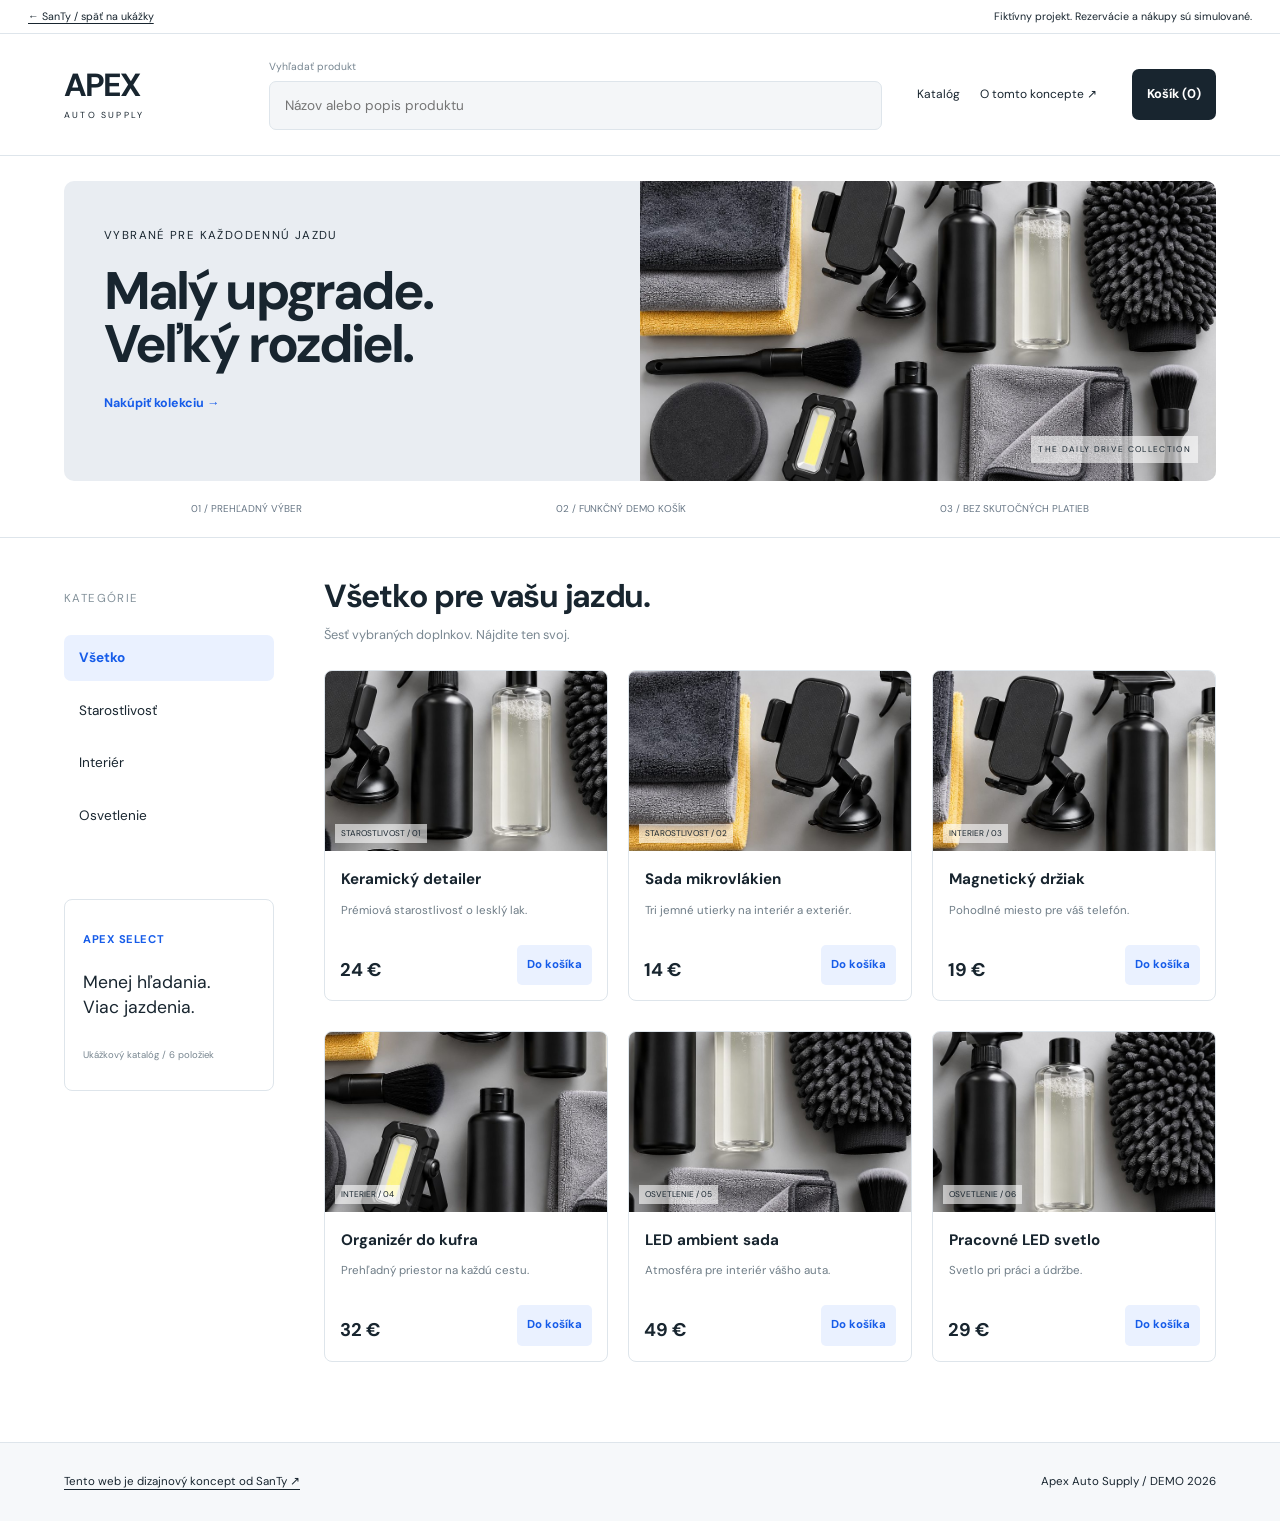
==== commit d50136a5: "Rebuild five demos as independent layouts and booking experiences" ====
--- a/demos/autodoplnky/index.html
+++ b/demos/autodoplnky/index.html
@@ -1,2 +1 @@
-<!DOCTYPE html>
-<html lang="sk"><head><meta charset="utf-8"/><meta content="width=device-width,initial-scale=1" name="viewport"/><meta content="APEX / auto supply | Fiktívne demo SanTy – profesionálny responzívny web od SanTy Web Studio." name="description"/><meta content="#111412" name="theme-color"/><title>APEX / auto supply | Fiktívne demo SanTy</title><link href="../../assets/favicon.svg" rel="icon"/><link href="../../assets/style.css?v=2" rel="stylesheet"/><script defer="" src="../../assets/config.js?v=2"></script><script defer="" src="../../assets/app.js?v=2"></script><link rel="stylesheet" href="../../assets/design.css?v=2"></head><body class="demo shop"><a class="skip" href="#main">Preskočiť na obsah</a><div class="demo-bar"><a href="../../index.html#portfolio">SanTy / Ukážky webov</a><span>Fiktívny projekt · rezervácie a nákupy sú simulované</span></div><header class="site-header"><a class="brand" href="./">APEX / auto supply</a><button aria-controls="nav" aria-expanded="false" class="menu-toggle"><span class="menu-label">Menu</span><span aria-hidden="true" class="menu-lines"><i></i><i></i></span></button><nav id="nav"><a href="#produkty">Produkty</a><a class="nav-cta" href="../../index.html#kontakt">Chcem takýto e-shop</a></nav></header><main id="main"><section class="hero demo-hero"><div class="hero-copy"><div class="eyebrow">DETAILY ROBIA ROZDIEL</div><h1>Drobnosti, ktoré<br/><em>menia jazdu.</em></h1><p>Poriadok v kufri, čistý lak, telefón po ruke. Vybrané doplnky na malé vylepšenia, ktoré oceníte každý deň.</p><a class="button" href="#produkty">Preskúmať produkty</a></div><div class="hero-photo"><img alt="Ilustračný vizuál fiktívnej prevádzky" src="../../assets/accessories.jpg"/></div><div class="shop-benefits"><span>01 / STAROSTLIVOSŤ</span><span>02 / INTERIÉR</span><span>03 / SVETLO</span></div></section><section id="produkty"><div class="section-top"><div><div class="eyebrow">KURÁTORSKÝ VÝBER</div><h2>Všetko pre vašu jazdu.</h2></div><button class="button secondary" id="open-cart">Košík (<span id="cart-count">0</span>)</button></div><p class="shop-intro">Šesť vybraných doplnkov. Nájdite ten svoj.</p><label class="search-label">Vyhľadať produkt<input id="product-search" placeholder="Názov alebo popis produktu" type="search"/></label><div class="filters" data-filter-group="products"><button aria-pressed="true" class="active" data-filter="all">Všetko</button><button aria-pressed="false" class="" data-filter="starostlivost">Starostlivosť</button><button aria-pressed="false" class="" data-filter="interier">Interiér</button><button aria-pressed="false" class="" data-filter="osvetlenie">Osvetlenie</button></div><div class="product-grid"><article class="product" data-category="starostlivost" data-description="Prémiová starostlivosť o lesklý lak." data-product-name="Keramický detailer"><div class="product-visual crop-0"><img alt="Ilustračná kolekcia autodoplnkov" loading="lazy" src="../../assets/accessories.jpg"/><span class="product-category">STAROSTLIVOST / 01</span></div><h3>Keramický detailer</h3><p>Prémiová starostlivosť o lesklý lak.</p><div class="product-bottom"><strong>24 €</strong><button class="button secondary add-cart" data-id="0" data-name="Keramický detailer" data-price="24">Do košíka</button></div></article><article class="product" data-category="starostlivost" data-description="Tri jemné utierky na interiér a exteriér." data-product-name="Sada mikrovlákien"><div class="product-visual crop-1"><img alt="Ilustračná kolekcia autodoplnkov" loading="lazy" src="../../assets/accessories.jpg"/><span class="product-category">STAROSTLIVOST / 02</span></div><h3>Sada mikrovlákien</h3><p>Tri jemné utierky na interiér a exteriér.</p><div class="product-bottom"><strong>14 €</strong><button class="button secondary add-cart" data-id="1" data-name="Sada mikrovlákien" data-price="14">Do košíka</button></div></article><article class="product" data-category="interier" data-description="Pohodlné miesto pre váš telefón." data-product-name="Magnetický držiak"><div class="product-visual crop-2"><img alt="Ilustračná kolekcia autodoplnkov" loading="lazy" src="../../assets/accessories.jpg"/><span class="product-category">INTERIER / 03</span></div><h3>Magnetický držiak</h3><p>Pohodlné miesto pre váš telefón.</p><div class="product-bottom"><strong>19 €</strong><button class="button secondary add-cart" data-id="2" data-name="Magnetický držiak" data-price="19">Do košíka</button></div></article><article class="product" data-category="interier" data-description="Prehľadný priestor na každú cestu." data-product-name="Organizér do kufra"><div class="product-visual crop-3"><img alt="Ilustračná kolekcia autodoplnkov" loading="lazy" src="../../assets/accessories.jpg"/><span class="product-category">INTERIER / 04</span></div><h3>Organizér do kufra</h3><p>Prehľadný priestor na každú cestu.</p><div class="product-bottom"><strong>32 €</strong><button class="button secondary add-cart" data-id="3" data-name="Organizér do kufra" data-price="32">Do košíka</button></div></article><article class="product" data-category="osvetlenie" data-description="Atmosféra pre interiér vášho auta." data-product-name="LED ambient sada"><div class="product-visual crop-4"><img alt="Ilustračná kolekcia autodoplnkov" loading="lazy" src="../../assets/accessories.jpg"/><span class="product-category">OSVETLENIE / 05</span></div><h3>LED ambient sada</h3><p>Atmosféra pre interiér vášho auta.</p><div class="product-bottom"><strong>49 €</strong><button class="button secondary add-cart" data-id="4" data-name="LED ambient sada" data-price="49">Do košíka</button></div></article><article class="product" data-category="osvetlenie" data-description="Svetlo pri práci a údržbe." data-product-name="Pracovné LED svetlo"><div class="product-visual crop-5"><img alt="Ilustračná kolekcia autodoplnkov" loading="lazy" src="../../assets/accessories.jpg"/><span class="product-category">OSVETLENIE / 06</span></div><h3>Pracovné LED svetlo</h3><p>Svetlo pri práci a údržbe.</p><div class="product-bottom"><strong>29 €</strong><button class="button secondary add-cart" data-id="5" data-name="Pracovné LED svetlo" data-price="29">Do košíka</button></div></article></div><p hidden="" id="no-results">Žiadny produkt nezodpovedá vášmu výberu.</p><p class="status" id="shop-status" role="status"></p></section><dialog aria-labelledby="cart-title" id="cart-dialog"><button aria-label="Zavrieť košík" class="dialog-close">×</button><div class="eyebrow">SIMULÁCIA NÁKUPU</div><h2 id="cart-title">Váš košík.</h2><div id="cart-items"></div><div class="estimate">Spolu <strong id="cart-total">0 €</strong></div><p class="fine">Fiktívny obchod. Platba sa nevykoná a tovar sa neobjedná.</p><button class="button" id="checkout">Vyskúšať objednávku</button><p class="status" id="checkout-status" role="status"></p></dialog></main><footer><a class="brand" href="../../index.html">SanTy<span>✳</span></a><p>Weby, ktoré majú svoj charakter.</p><small>© 2026 SanTy Web Studio · HTML / CSS / JavaScript</small></footer></body></html>+<!doctype html><html lang="sk"><head><meta charset="utf-8"/><meta content="width=device-width,initial-scale=1" name="viewport"/><meta content="APEX / auto supply | Fiktívne demo SanTy – profesionálny responzívny web od SanTy Web Studio." name="description"/><meta content="#111412" name="theme-color"/><title>Apex Auto Supply | Fiktívne demo SanTy</title><link href="../../assets/favicon.svg" rel="icon"/><link href="../../assets/demo-core.css?v=3" rel="stylesheet"/><link href="style.css?v=3" rel="stylesheet"/><script defer="" src="../../assets/app.js?v=3"></script><script defer="" src="../../assets/demo-interactions.js?v=3"></script></head><body class="apex"><a class="skip" href="#main">Preskočiť na obsah</a><div class="demo-bar"><a href="../../index.html#portfolio">← SanTy / späť na ukážky</a><span>Fiktívny projekt. Rezervácie a nákupy sú simulované.</span></div><header class="site-header"><a class="brand" href="./">APEX<span>AUTO SUPPLY</span></a><label class="search-label">Vyhľadať produkt<input id="product-search" placeholder="Názov alebo popis produktu" type="search"/></label><button class="menu-toggle" aria-expanded="false" aria-controls="nav"><span>Menu</span><b aria-hidden="true">☰</b></button><nav id="nav"><a href="#produkty">Katalóg</a><a href="../../index.html#kontakt">O tomto koncepte ↗</a></nav><button class="button secondary" id="open-cart">Košík (<span id="cart-count">0</span>)</button></header><main id="main"><section class="shop-promotion"><div><small>VYBRANÉ PRE KAŽDODENNÚ JAZDU</small><h1>Malý upgrade.<br>Veľký rozdiel.</h1><a href="#produkty">Nakúpiť kolekciu →</a></div><img src="../../assets/accessories.jpg" alt="Kolekcia doplnkov na starostlivosť o auto"><span class="promotion-label">THE DAILY DRIVE COLLECTION</span></section><div class="shop-assurances"><span>01 / PREHĽADNÝ VÝBER</span><span>02 / FUNKČNÝ DEMO KOŠÍK</span><span>03 / BEZ SKUTOČNÝCH PLATIEB</span></div><section class="shop-catalog" id="produkty"><aside class="catalog-rail"><small>KATEGÓRIE</small><div class="filters" data-filter-group="products"><button aria-pressed="true" class="active" data-filter="all">Všetko</button><button aria-pressed="false" class="" data-filter="starostlivost">Starostlivosť</button><button aria-pressed="false" class="" data-filter="interier">Interiér</button><button aria-pressed="false" class="" data-filter="osvetlenie">Osvetlenie</button></div><div class="catalog-note"><span>APEX SELECT</span><p>Menej hľadania.<br/>Viac jazdenia.</p><small>Ukážkový katalóg / 6 položiek</small></div></aside><div class="catalog-results"><div class="section-top"><div><div class="eyebrow">KURÁTORSKÝ VÝBER</div><h2>Všetko pre vašu jazdu.</h2></div></div><p class="shop-intro">Šesť vybraných doplnkov. Nájdite ten svoj.</p><p hidden="" id="no-results">Žiadny produkt nezodpovedá vášmu výberu.</p><p class="status" id="shop-status" role="status"></p><div class="product-grid"><article class="product" data-category="starostlivost" data-description="Prémiová starostlivosť o lesklý lak." data-product-name="Keramický detailer"><div class="product-visual crop-0"><img alt="Ilustračná kolekcia autodoplnkov" loading="lazy" src="../../assets/accessories.jpg"/><span class="product-category">STAROSTLIVOST / 01</span></div><h3>Keramický detailer</h3><p>Prémiová starostlivosť o lesklý lak.</p><div class="product-bottom"><strong>24 €</strong><button class="button secondary add-cart" data-id="0" data-name="Keramický detailer" data-price="24">Do košíka</button></div></article><article class="product" data-category="starostlivost" data-description="Tri jemné utierky na interiér a exteriér." data-product-name="Sada mikrovlákien"><div class="product-visual crop-1"><img alt="Ilustračná kolekcia autodoplnkov" loading="lazy" src="../../assets/accessories.jpg"/><span class="product-category">STAROSTLIVOST / 02</span></div><h3>Sada mikrovlákien</h3><p>Tri jemné utierky na interiér a exteriér.</p><div class="product-bottom"><strong>14 €</strong><button class="button secondary add-cart" data-id="1" data-name="Sada mikrovlákien" data-price="14">Do košíka</button></div></article><article class="product" data-category="interier" data-description="Pohodlné miesto pre váš telefón." data-product-name="Magnetický držiak"><div class="product-visual crop-2"><img alt="Ilustračná kolekcia autodoplnkov" loading="lazy" src="../../assets/accessories.jpg"/><span class="product-category">INTERIER / 03</span></div><h3>Magnetický držiak</h3><p>Pohodlné miesto pre váš telefón.</p><div class="product-bottom"><strong>19 €</strong><button class="button secondary add-cart" data-id="2" data-name="Magnetický držiak" data-price="19">Do košíka</button></div></article><article class="product" data-category="interier" data-description="Prehľadný priestor na každú cestu." data-product-name="Organizér do kufra"><div class="product-visual crop-3"><img alt="Ilustračná kolekcia autodoplnkov" loading="lazy" src="../../assets/accessories.jpg"/><span class="product-category">INTERIER / 04</span></div><h3>Organizér do kufra</h3><p>Prehľadný priestor na každú cestu.</p><div class="product-bottom"><strong>32 €</strong><button class="button secondary add-cart" data-id="3" data-name="Organizér do kufra" data-price="32">Do košíka</button></div></article><article class="product" data-category="osvetlenie" data-description="Atmosféra pre interiér vášho auta." data-product-name="LED ambient sada"><div class="product-visual crop-4"><img alt="Ilustračná kolekcia autodoplnkov" loading="lazy" src="../../assets/accessories.jpg"/><span class="product-category">OSVETLENIE / 05</span></div><h3>LED ambient sada</h3><p>Atmosféra pre interiér vášho auta.</p><div class="product-bottom"><strong>49 €</strong><button class="button secondary add-cart" data-id="4" data-name="LED ambient sada" data-price="49">Do košíka</button></div></article><article class="product" data-category="osvetlenie" data-description="Svetlo pri práci a údržbe." data-product-name="Pracovné LED svetlo"><div class="product-visual crop-5"><img alt="Ilustračná kolekcia autodoplnkov" loading="lazy" src="../../assets/accessories.jpg"/><span class="product-category">OSVETLENIE / 06</span></div><h3>Pracovné LED svetlo</h3><p>Svetlo pri práci a údržbe.</p><div class="product-bottom"><strong>29 €</strong><button class="button secondary add-cart" data-id="5" data-name="Pracovné LED svetlo" data-price="29">Do košíka</button></div></article></div></div></section><dialog aria-labelledby="cart-title" id="cart-dialog"><button aria-label="Zavrieť košík" class="dialog-close">×</button><div class="eyebrow">SIMULÁCIA NÁKUPU</div><h2 id="cart-title">Váš košík.</h2><div id="cart-items"></div><div class="estimate">Spolu <strong id="cart-total">0 €</strong></div><p class="fine">Fiktívny obchod. Platba sa nevykoná a tovar sa neobjedná.</p><button class="button" id="checkout">Vyskúšať objednávku</button><p class="status" id="checkout-status" role="status"></p></dialog></main><footer><a href="../../index.html#portfolio">Tento web je dizajnový koncept od SanTy ↗</a><span>Apex Auto Supply / DEMO 2026</span></footer></body></html>
--- a/assets/demo-core.css
+++ b/assets/demo-core.css
@@ -0,0 +1,3 @@
+@font-face{font-family:DM;src:url(fonts/dm-regular.woff2);font-display:swap}@font-face{font-family:DM;src:url(fonts/dm-bold.woff2);font-weight:700;font-display:swap}@font-face{font-family:DM;src:url(fonts/dm-regular-ext.woff2);font-display:swap;unicode-range:U+0100-024F,U+1E00-1EFF}@font-face{font-family:DM;src:url(fonts/dm-bold-ext.woff2);font-weight:700;font-display:swap;unicode-range:U+0100-024F,U+1E00-1EFF}@font-face{font-family:Cormorant;src:url(fonts/cormorant.woff2);font-display:swap}@font-face{font-family:Cormorant;src:url(fonts/cormorant-ext.woff2);font-display:swap;unicode-range:U+0100-024F,U+1E00-1EFF}@font-face{font-family:Cormorant;src:url(fonts/cormorant-italic.woff2);font-style:italic;font-display:swap}@font-face{font-family:Cormorant;src:url(fonts/cormorant-italic-ext.woff2);font-style:italic;font-display:swap;unicode-range:U+0100-024F,U+1E00-1EFF}
+*{box-sizing:border-box}html{scroll-behavior:smooth;scroll-padding-top:100px}body{margin:0;font:16px/1.6 DM,Arial,sans-serif;background:var(--bg);color:var(--ink)}a{color:inherit;text-decoration:none}button,input,select,textarea{font:inherit}button,a,input,select{touch-action:manipulation}button{cursor:pointer}img{display:block;max-width:100%;object-fit:cover}h1,h2,h3,p{margin:0}p{line-height:1.65}h1,h2{line-height:1}h3{line-height:1.25}small,.eyebrow{font-size:.72rem;letter-spacing:.12em}section[id]{scroll-margin-top:110px}a:focus-visible,button:focus-visible,input:focus-visible,select:focus-visible,summary:focus-visible{outline:3px solid var(--accent);outline-offset:5px}.skip{position:fixed;top:-100px;left:20px;background:var(--ink);color:var(--bg);padding:15px;z-index:100}.skip:focus{top:10px}.demo-bar{height:auto;min-height:34px;display:flex;justify-content:space-between;gap:15px;padding:8px 28px;font-size:.67rem;line-height:1.5;border-bottom:1px solid var(--line);background:var(--bg);position:relative;z-index:40}.demo-bar a{text-decoration:underline;text-underline-offset:3px}.brand{font-weight:700;line-height:1}.brand span{display:block;font-size:.65rem;letter-spacing:.15em;font-weight:400;margin-top:10px}.site-header nav{display:flex}.site-header a{transition:opacity .2s}.site-header a:hover{opacity:.65}.menu-toggle{display:none;background:transparent;border:1px solid currentColor;color:inherit;padding:9px 12px}.menu-toggle b{margin-left:10px;font-size:1rem;font-weight:400}.button{display:inline-flex;align-items:center;justify-content:center;padding:14px 24px;background:var(--accent);color:var(--button-ink,#fff);border:0;font-weight:700;transition:transform .2s}.button:hover{transform:translateY(-3px)}footer{padding:30px;display:flex;justify-content:space-between;gap:20px;border-top:1px solid var(--line);font-size:.72rem}footer a{text-decoration:underline;text-underline-offset:4px}.booking-form label{display:block;font-size:.8rem;margin-bottom:18px}.booking-form input,.booking-form select{display:block;width:100%;margin-top:7px;padding:13px 12px;border:1px solid var(--line);background:var(--field-bg,var(--bg));color:var(--ink);border-radius:0;min-height:48px}.form-row{display:grid;grid-template-columns:1fr 1fr;gap:16px}.booking-total{padding:18px 0;margin:10px 0;border-top:1px solid var(--line);border-bottom:1px solid var(--line);display:flex;justify-content:space-between}.status{font-size:.85rem;line-height:1.6;margin:14px 0;overflow-wrap:anywhere}.status:empty{margin:0}.reservation-dialog{border:0;background:var(--bg);color:var(--ink);padding:45px;max-width:calc(100vw - 24px);max-height:calc(100dvh - 24px);overflow:auto}.reservation-dialog::backdrop{background:#0009;backdrop-filter:blur(5px)}.reservation-dialog h2{font-size:3rem;margin:20px 0}.reservation-dialog>p{font-size:.85rem;margin-bottom:25px}.booking-close{position:absolute;right:15px;top:12px;color:inherit;background:none;border:0;font-size:2rem}.reservation-dialog[open]{animation:modal-in .35s both}.fade-ready{opacity:0;transform:translateY(20px);transition:opacity .7s,transform .7s}.fade-ready.visible{opacity:1;transform:none}[hidden]{display:none!important}.page-progress{position:fixed;top:0;left:0;width:100%;height:2px;background:var(--accent);z-index:80;transform-origin:left}.filters button{font:inherit;cursor:pointer}.total{white-space:nowrap}@keyframes modal-in{from{opacity:0;transform:translateY(20px)}to{opacity:1;transform:translateY(0)}}
+@media(max-width:760px){.demo-bar{padding:8px 16px;display:block;font-size:.63rem}.demo-bar span{display:block;margin-top:2px}.menu-toggle{display:block}.site-header nav{display:none}.site-header nav.open{display:flex}.site-header{z-index:30}.form-row{grid-template-columns:1fr}.reservation-dialog{padding:42px 22px 24px}.reservation-dialog h2{font-size:2.4rem}footer{padding:24px 18px;flex-direction:column;gap:10px}}@media(prefers-reduced-motion:reduce){html{scroll-behavior:auto}*,*::before,*::after{animation:none!important;transition:none!important}.fade-ready{opacity:1;transform:none}}
--- a/demos/autodoplnky/style.css
+++ b/demos/autodoplnky/style.css
@@ -0,0 +1,5 @@
+.apex{--bg:#fff;--ink:#18252f;--line:#dee5eb;--accent:#165ce9;--field-bg:#f6f8fa}.apex .site-header{display:grid;grid-template-columns:170px minmax(200px,1fr) auto auto;gap:35px;align-items:center;padding:25px 5%;background:#fff;border-bottom:1px solid var(--line);position:sticky;top:0;z-index:25}.apex .brand{font-size:2rem;letter-spacing:-.065em}.apex .brand span{font-size:.55rem;letter-spacing:.25em}.search-label{display:block;font-size:.65rem;color:#778691;position:relative}.search-label input{display:block;width:100%;border:1px solid var(--line);background:#f4f6f8;border-radius:7px;padding:13px 15px;font-size:.85rem;color:var(--ink);margin-top:5px}.apex nav{gap:20px;align-items:center;font-size:.75rem}.apex #open-cart{border:0;border-radius:7px;background:#18252f;color:white;padding:15px;font-size:.8rem;white-space:nowrap}.shop-promotion{position:relative;margin:25px 5% 0;display:grid;grid-template-columns:1fr 1fr;background:#e9edf2;min-height:280px;border-radius:10px;overflow:hidden}.shop-promotion>div{padding:40px}.shop-promotion h1{font-size:3.3rem;letter-spacing:-.055em;margin:18px 0}.shop-promotion a{font-size:.78rem;color:var(--accent);font-weight:700}.shop-promotion img{height:300px;width:100%;object-position:center}.promotion-label{position:absolute;right:18px;bottom:18px;font-size:.52rem;letter-spacing:.16em;padding:7px;background:#fff9}.shop-assurances{display:flex;justify-content:space-around;padding:20px 5%;font-size:.62rem;color:#687786}.shop-catalog{padding:30px 5% 80px;display:grid;grid-template-columns:210px 1fr;gap:50px;border-top:1px solid var(--line)}.catalog-rail{padding-top:16px}.catalog-rail>small{color:#83919a}.filters{display:flex;flex-direction:column;gap:7px;margin-top:25px}.filters button{background:transparent;border:0;border-radius:7px;text-align:left;font-size:.85rem;color:var(--ink);padding:12px 15px}.filters button.active{color:var(--accent);background:#eaf1ff;font-weight:700}.catalog-note{margin-top:60px;border:1px solid var(--line);border-radius:8px;padding:25px 18px}.catalog-note>span{color:var(--accent);font-weight:700;font-size:.7rem;letter-spacing:.05em}.catalog-note p{font-size:1.1rem;margin:20px 0;line-height:1.4}.catalog-note small{font-size:.6rem;letter-spacing:0;color:#798791}.catalog-results .eyebrow{display:none}.catalog-results h2{font-size:2rem;letter-spacing:-.04em;margin:12px 0}.catalog-results .shop-intro{font-size:.8rem;color:#798791;margin-bottom:10px}.section-head>p{font-size:.8rem;color:#798791}.product-grid{display:grid;grid-template-columns:repeat(3,1fr);gap:30px 20px;margin-top:25px}.product{border:1px solid var(--line);border-radius:8px;overflow:hidden;display:flex;flex-direction:column;transition:box-shadow .25s,transform .25s}.product:hover{box-shadow:0 8px 25px #18252f10;transform:translateY(-4px)}.product-visual{position:relative;height:180px;background:#edf0f2;overflow:hidden}.product-visual img{width:100%;height:100%;object-fit:cover;transform:scale(2.15)}.crop-0 img{object-position:70% 25%;transform-origin:70% 25%}.crop-1 img{object-position:15% 12%;transform-origin:15% 12%}.crop-2 img{object-position:43% 13%;transform-origin:43% 13%}.crop-3 img{object-position:35% 80%;transform-origin:35% 80%}.crop-4 img{object-position:95% 45%;transform-origin:95% 45%}.crop-5 img{object-position:90% 18%;transform-origin:90% 18%}.product-category{position:absolute;bottom:8px;left:10px;font-size:.52rem;background:#fff9;padding:3px 6px}.product h3{font-size:.95rem;line-height:1.4;padding:18px 16px 0}.product>p{padding:10px 16px;font-size:.72rem;color:#6f7d87}.product strong{font-size:1.15rem;margin-top:auto;padding:10px 16px}.product .add-cart{margin:4px 16px 16px;padding:11px 10px;border:0;border-radius:5px;font-size:.72rem;background:#eaf1ff;color:var(--accent);font-weight:700}.product .add-cart:hover{background:var(--accent);color:white}.product .product-bottom{padding:15px;display:flex;align-items:center;justify-content:space-between;gap:8px;margin-top:auto}.product-bottom strong{padding:0}.product-bottom .add-cart{margin:0}#no-results{padding:30px 0}#cart-dialog{width:600px;max-width:calc(100vw - 24px);max-height:90dvh;border:0;border-radius:12px;padding:35px;color:var(--ink)}#cart-dialog::backdrop{background:#18252f80;backdrop-filter:blur(5px)}#cart-dialog h2{font-size:2rem;letter-spacing:-.04em;margin:15px 0 30px}.dialog-close{float:right;background:none;border:0;font-size:1rem;padding:7px}.cart-row{padding:20px 0;border-bottom:1px solid var(--line)}.cart-row strong{font-size:.9rem}.cart-controls{display:flex;align-items:center;gap:12px;margin-top:15px}.cart-controls button{background:#f4f6f8;border:1px solid var(--line);padding:5px 12px;border-radius:4px;font-size:.8rem}.cart-total{padding:25px 0;display:flex;justify-content:space-between;font-size:1.2rem}#checkout{border-radius:7px}.apex footer{background:#f6f8fa;padding:30px 5%}
+@media(max-width:1100px){.apex .site-header{gap:20px;grid-template-columns:140px 1fr auto}.apex nav{display:none}.product-grid{grid-template-columns:1fr 1fr}.shop-catalog{gap:30px;grid-template-columns:160px 1fr}.shop-promotion h1{font-size:2.8rem}}
+@media(max-width:760px){.apex .site-header{padding:16px;grid-template-columns:1fr auto auto;gap:15px}.apex .brand{font-size:1.7rem}.apex .search-label{grid-column:1/-1;grid-row:2}.apex .menu-toggle{font-size:0;border:0;padding:10px 0}.apex .menu-toggle b{font-size:1.2rem;margin:0}.apex nav.open{grid-column:1/-1;flex-direction:column;align-items:flex-start;padding:10px 0;gap:15px}.apex #open-cart{padding:11px;font-size:.7rem}.shop-promotion{margin:16px 16px 0;grid-template-columns:1fr;min-height:0}.shop-promotion>div{padding:25px}.shop-promotion h1{font-size:2.7rem}.shop-promotion img{height:180px}.promotion-label{font-size:.48rem}.shop-assurances{flex-wrap:wrap;gap:10px;padding:20px 16px;font-size:.55rem}.shop-catalog{display:block;padding:15px 16px 50px}.catalog-rail{padding:0}.catalog-rail>small,.catalog-note{display:none}.filters{flex-direction:row;flex-wrap:wrap;gap:5px;margin:0 0 25px}.filters button{padding:10px;font-size:.75rem}.catalog-results h2{font-size:1.65rem}.product-grid{gap:18px 12px}.product-visual{height:140px}.product h3{font-size:.82rem;padding:15px 12px 0}.product>p{font-size:.7rem;padding:10px 12px}.product strong{padding:10px 12px;font-size:1rem}.product .product-bottom{display:block;padding:12px}.product-bottom .add-cart{margin-top:12px;width:100%;font-size:.68rem}.cart-controls{gap:8px;flex-wrap:wrap}#cart-dialog{padding:25px}.cart-total{font-size:1rem}.apex footer{padding:25px 16px}}
+
+#cart-dialog[open]{animation:modal-in .3s both}
